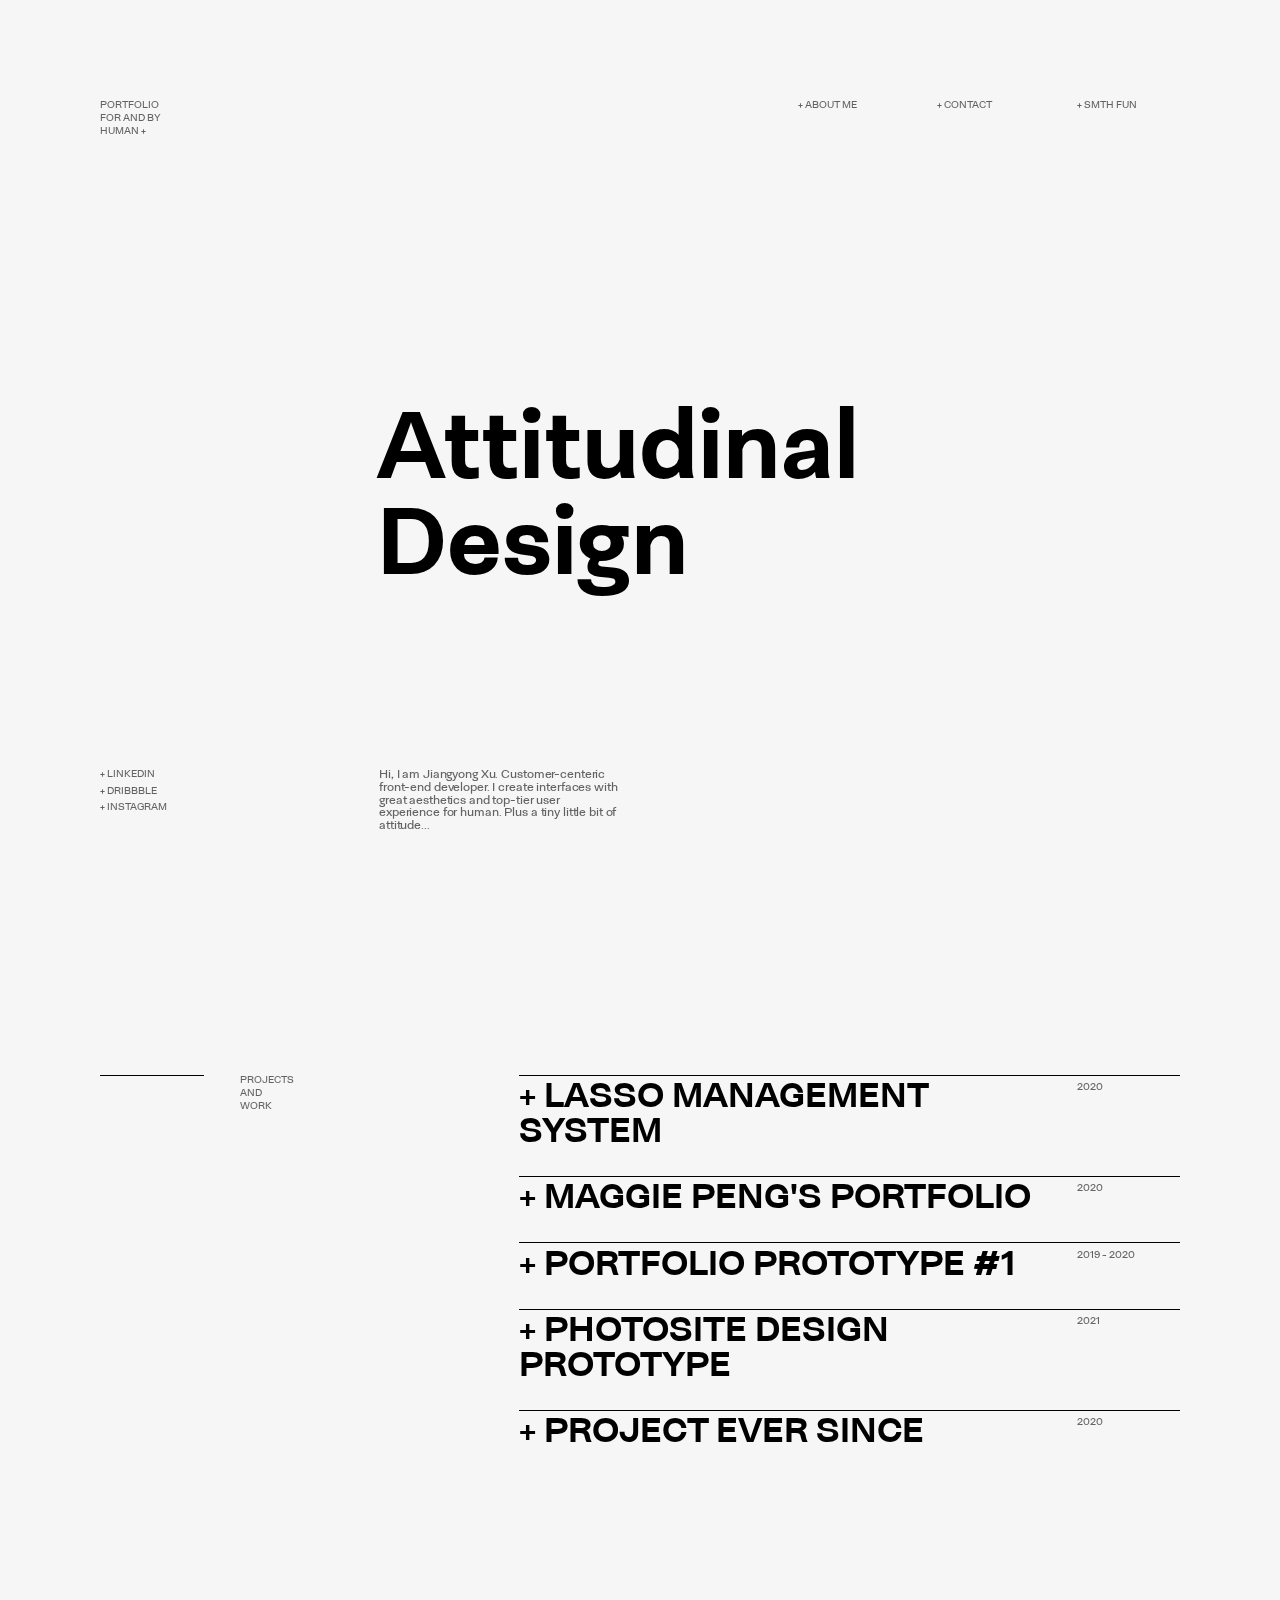
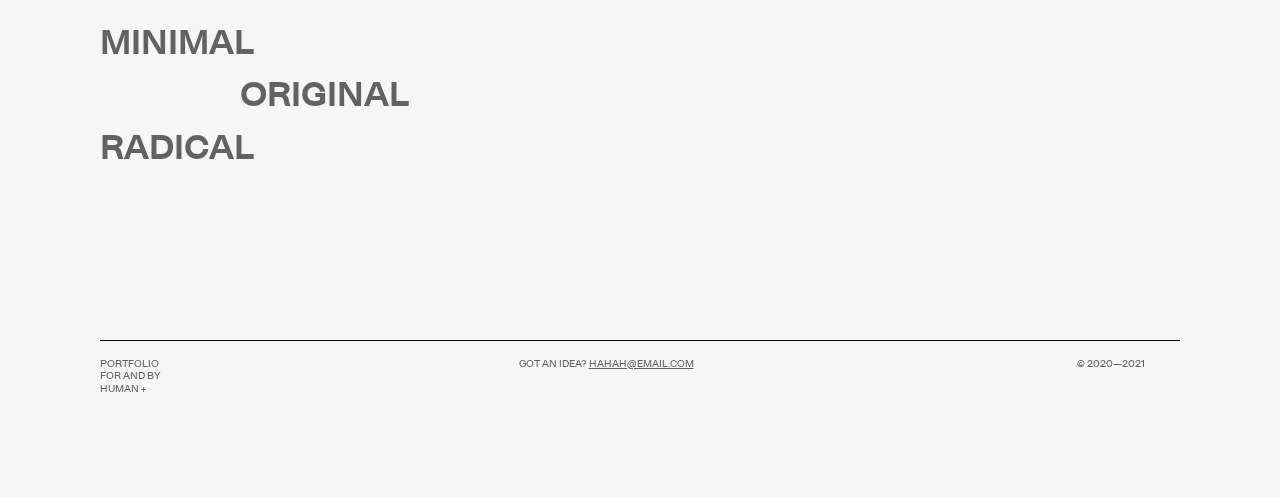
==== index.html @ 9fb1f035 "some nice homepage changes" ====
<!DOCTYPE html>
<html lang="en">
<head>
    <meta charset="UTF-8">
    <meta name="viewport" content="width=device-width, initial-scale=1.0">
    <title>Portfolio for human</title>
    <link rel="stylesheet" href="./css/index.css">
    <link rel="stylesheet" href="./css/raster2.css">
    <link rel="stylesheet" href="./css/locomotive-scroll.css">
</head>
<body>
    <div data-scroll-container class="wrapper">
        <r-grid columns=8>
            <r-cell span=1>
                <h2 class="heading">
                    Portfolio<br>
                    for and by<br>
                    human +
                </h2>
            </r-cell>
            <r-cell span=6-6>
                <h2 class="heading2">
                    + About me
                </h2>
            </r-cell>
            <r-cell span=7-7>
                <h2 class="heading2">
                    + Contact
                </h2>
            </r-cell>
            <r-cell span=8-8>
                <h2 class="heading2">
                    + Smth fun
                </h2>
            </r-cell>
            <r-cell span=8 class="empty"></r-cell>
            <r-cell span=3-8>
                <h1 class="giant">
                    Attitudinal Design
                </h1>
            </r-cell>
            <r-cell span=8 class="empty"></r-cell>
            <r-cell span=1 class="bottom_row">
                <h2 class="link">+ Linkedin</h2>
                <h2 class="link">+ Dribbble</h2>
                <h2 class="link">+ Instagram</h2>
            </r-cell>
            <r-cell span=3-4>
                <p>Hi, I am Jiangyong Xu. Customer-centeric front-end developer. I create 
                    interfaces with great aesthetics and top-tier user experience for human. Plus a tiny little bit of attitude...</p>
            </r-cell>
            <r-cell span=8 class="empty"></r-cell>

            <div class="divider"></div>
            
            <r-cell span=2-2 class="section_title">
                <h2>Projects<br>And<br>Work</h2>
            </r-cell>
            <r-cell span=4-8 class="project-list">
                <div class="divider"></div>
                <r-grid columns=5>
                    <r-cell span=1-4>
                        <h2 class="project_title"><span class="plus">+ </span>lasso management system</h2>
                    </r-cell>
                    <r-cell span=5-5>
                        <h2 class="project_year">2020</h2>
                    </r-cell>
                </r-grid>

                <div class="divider"></div>
                <r-grid columns=5>
                    <r-cell span=1-4>
                        <h2 class="project_title"><span class="plus">+ </span>maggie peng's portfolio</h2>
                    </r-cell>
                    <r-cell span=5-5>
                        <h2 class="project_year">2020</h2>
                    </r-cell>
                </r-grid>

                <div class="divider"></div>
                <r-grid columns=5>
                    <r-cell span=1-4>
                        <h2 class="project_title"><span class="plus">+ </span>PORTFOLIO PROTOTYPE #1</h2>
                    </r-cell>
                    <r-cell span=5-5>
                        <h2 class="project_year">2019 - 2020</h2>
                    </r-cell>
                </r-grid>

                <div class="divider"></div>
                <r-grid columns=5>
                    <r-cell span=1-4>
                        <h2 class="project_title"><span class="plus">+ </span>photosite design prototype</h2>
                    </r-cell>
                    <r-cell span=5-5>
                        <h2 class="project_year">2021</h2>
                    </r-cell>
                </r-grid>

                <div class="divider"></div>
                <r-grid columns=5>
                    <r-cell span=1-4>
                        <h2 class="project_title"><span class="plus">+ </span>project ever since</h2>
                    </r-cell>
                    <r-cell span=5-5>
                        <h2 class="project_year">2020</h2>
                    </r-cell>
                </r-grid>
            </r-cell>
            <r-cell span=8 class="empty"></r-cell>
            <r-cell span=1..>
                <h2 class="deco_title">minimal</h2>
            </r-cell>
            <r-cell span=2..>
                <h2 class="deco_title">original</h2>
            </r-cell>
            <r-cell span=1..>
                <h2 class="deco_title">radical</h2>
            </r-cell>
            <r-cell span=8 class="empty"></r-cell>
            <r-cell span=8 class="divider"></r-cell>
            <r-cell span=1>
                <h2 class="footer">
                    Portfolio<br>
                    for and by<br>
                    human +
                </h2>
            </r-cell>
            <r-cell span=4-5>
                <h2 class="footer">
                    got an idea? <span class="footer_email">hahah@email.com</span>
                </h2>
            </r-cell>
            <r-cell span=8-8>
                <h2 class="">
                    © 2020—2021
                </h2>
            </r-cell>
        </r-grid>
    </div>
    <script src="./js/locomotive-scroll.min.js"></script>
    <script src="./js/index.js"></script>
</body>
</html>
---- css/index.css ----
@font-face {
    font-family: "NeogroteskPro";
    font-weight: 400;
    src:  url('../fonts/NeogroteskPro-Regular.woff') format('woff');
}
  
@font-face {
    font-family: "NeogroteskPro";
    font-weight: 700;
    src: url('../fonts/NeogroteskPro-Bold.woff') format('woff');
}

body {
    font-family: "NeogroteskPro";
    -webkit-font-smoothing: antialiased;
    -moz-osx-font-smoothing: grayscale;
    font-weight: 400;
    background-color: #f6f6f6;
    padding: 0px !important;
}

.wrapper {
    padding: 100px !important;
}

h2 {
    font-family: "NeogroteskPro";
    -webkit-font-smoothing: antialiased;
    -moz-osx-font-smoothing: grayscale;
    font-weight: 700;
    opacity: 0.6;
    font-size: 0.8vw !important;
    line-height: 1.0vw !important;
    padding: 0 !important;
    margin: 0 !important;
    font-weight: 400 !important;
    text-transform: uppercase;
    letter-spacing: normal !important;
}

p {
    font-size: 0.9vw;
    line-height: 1.0vw;
    padding: 0;
    opacity: 0.6;
    font-weight: 400;
}

.heading {
    height: 15vh;
    text-transform: uppercase;
}

.empty {
    height: 15vh;
}

.giant {
    font-size: 7.5vw;
    line-height: 7.5vw;
    letter-spacing: normal;
}

.link {
    margin-bottom: 0.3vw !important;
}

.bottom_row {
    height: 15vh;
}

.divider {
    height: 1px;
    width: 100%;
    background-color: black;
}

.project_title {
    padding-top: 0.5vw !important;
    opacity: 1;
    font-weight: 700 !important;
    font-size: 2.7vw !important;
    line-height: 2.7vw !important;
    padding-bottom: 0.5vw !important;
}

.plus {
    font-weight: 400 !important;
}

.project_year {
    padding-top: 0.5vw !important;
}

.deco_title {
    font-weight: 700 !important;
    font-size: 2.7vw !important;
    line-height: 2.7vw !important;
}

.footer_email {
    text-decoration: underline;
}
---- css/raster2.css ----
/* Raster v20 (release package) (rsms.me/raster) */
@import url("https://rsms.me/inter/inter.css");@import url("https://rsms.me/res/fonts/iaw.css");:root{--fontSize:12px;--sansFont:"Inter";--monoFont:"iaw-mono";--lineHeight:calc(var(--fontSize)*1.5);--baseline:calc(var(--lineHeight)/2);--blockSpacingTop:0px;--blockSpacingBottom:var(--lineHeight);--hrThickness:2px;--h1-size:2.8rem;--h2-size:2.2rem;--h3-size:1.4rem;--h4-size:1.1rem;--columnGap:calc(var(--lineHeight)*2);--rowGap:var(--lineHeight);--displayScale:1;--pixel:1px;--foreground-color-rgb:0,0,0;--foreground-color-a:1;--foreground-color:rgba(var(--foreground-color-rgb),var(--foreground-color-a));--background-color:#fff}@supports (font-variation-settings:normal){:root{--sansFont:"Inter var";--monoFont:"iaw-mono-var"}}@media only screen and (-webkit-min-device-pixel-ratio:1.5),only screen and (min-device-pixel-ratio:1.5),only screen and (min-resolution:1.5dppx){:root{--displayScale:2;--pixel:0.5px}}@media only screen and (-webkit-min-device-pixel-ratio:2.5),only screen and (min-device-pixel-ratio:2.5),only screen and (min-resolution:2.5dppx){:root{--displayScale:3;--pixel:0.34px}}@media only screen and (-webkit-min-device-pixel-ratio:3.5),only screen and (min-device-pixel-ratio:3.5),only screen and (min-resolution:3.5dppx){:root{--displayScale:4;--pixel:0.25px}}*{font:inherit;line-height:inherit}a,abbr,acronym,address,applet,article,aside,audio,b,big,blockquote,body,canvas,caption,center,cite,code,dd,del,details,dfn,div,dl,dt,em,embed,fieldset,figcaption,figure,footer,form,grid,h1,h2,h3,h4,h5,h6,header,hgroup,hr,html,i,iframe,img,ins,kbd,label,legend,li,main,mark,menu,nav,noscript,object,ol,output,p,pre,q,s,samp,section,small,span,strike,strong,sub,summary,sup,table,tbody,td,tfoot,th,thead,time,tr,tt,u,ul,var,video{margin:0;padding:0;border:0;vertical-align:baseline}blockquote,q{quotes:none}blockquote:after,blockquote:before,q:after,q:before{content:"";content:none}a,a:active,a:visited{color:inherit}r-grid{display:grid;--grid-tc:repeat(4,1fr);grid-template-columns:var(--grid-tc);--grid-cs:1;--grid-ce:-1}r-grid>r-cell{display:block;-moz-appearance:none;appearance:none;-webkit-appearance:none}r-grid[columns="1"]{--grid-tc:repeat(1,1fr)}r-grid[columns="2"]{--grid-tc:repeat(2,1fr)}r-grid[columns="3"]{--grid-tc:repeat(3,1fr)}r-grid[columns="4"]{--grid-tc:repeat(4,1fr)}r-grid[columns="5"]{--grid-tc:repeat(5,1fr)}r-grid[columns="6"]{--grid-tc:repeat(6,1fr)}r-grid[columns="7"]{--grid-tc:repeat(7,1fr)}r-grid[columns="8"]{--grid-tc:repeat(8,1fr)}r-grid[columns="9"]{--grid-tc:repeat(9,1fr)}r-grid[columns="10"]{--grid-tc:repeat(10,1fr)}r-grid[columns="11"]{--grid-tc:repeat(11,1fr)}r-grid[columns="12"]{--grid-tc:repeat(12,1fr)}r-grid[columns="13"]{--grid-tc:repeat(13,1fr)}r-grid[columns="14"]{--grid-tc:repeat(14,1fr)}r-grid[columns="15"]{--grid-tc:repeat(15,1fr)}r-grid[columns="16"]{--grid-tc:repeat(16,1fr)}r-grid[columns="17"]{--grid-tc:repeat(17,1fr)}r-grid[columns="18"]{--grid-tc:repeat(18,1fr)}r-grid[columns="19"]{--grid-tc:repeat(19,1fr)}r-grid[columns="20"]{--grid-tc:repeat(20,1fr)}r-grid[columns="21"]{--grid-tc:repeat(21,1fr)}r-grid[columns="22"]{--grid-tc:repeat(22,1fr)}r-grid[columns="23"]{--grid-tc:repeat(23,1fr)}r-grid[columns="24"]{--grid-tc:repeat(24,1fr)}r-grid[columns="25"]{--grid-tc:repeat(25,1fr)}r-grid[columns="26"]{--grid-tc:repeat(26,1fr)}r-grid[columns="27"]{--grid-tc:repeat(27,1fr)}r-grid[columns="28"]{--grid-tc:repeat(28,1fr)}r-grid[columns="29"]{--grid-tc:repeat(29,1fr)}r-grid[columns="30"]{--grid-tc:repeat(30,1fr)}r-grid>r-cell[span^="1"]{--grid-cs:1}r-grid>r-cell[span^="2"]{--grid-cs:2}r-grid>r-cell[span^="3"]{--grid-cs:3}r-grid>r-cell[span^="4"]{--grid-cs:4}r-grid>r-cell[span^="5"]{--grid-cs:5}r-grid>r-cell[span^="6"]{--grid-cs:6}r-grid>r-cell[span^="7"]{--grid-cs:7}r-grid>r-cell[span^="8"]{--grid-cs:8}r-grid>r-cell[span^="9"]{--grid-cs:9}r-grid>r-cell[span^="10"]{--grid-cs:10}r-grid>r-cell[span^="11"]{--grid-cs:11}r-grid>r-cell[span^="12"]{--grid-cs:12}r-grid>r-cell[span^="13"]{--grid-cs:13}r-grid>r-cell[span^="14"]{--grid-cs:14}r-grid>r-cell[span^="15"]{--grid-cs:15}r-grid>r-cell[span^="16"]{--grid-cs:16}r-grid>r-cell[span^="17"]{--grid-cs:17}r-grid>r-cell[span^="18"]{--grid-cs:18}r-grid>r-cell[span^="19"]{--grid-cs:19}r-grid>r-cell[span^="20"]{--grid-cs:20}r-grid>r-cell[span^="21"]{--grid-cs:21}r-grid>r-cell[span^="22"]{--grid-cs:22}r-grid>r-cell[span^="23"]{--grid-cs:23}r-grid>r-cell[span^="24"]{--grid-cs:24}r-grid>r-cell[span^="25"]{--grid-cs:25}r-grid>r-cell[span^="26"]{--grid-cs:26}r-grid>r-cell[span^="27"]{--grid-cs:27}r-grid>r-cell[span^="28"]{--grid-cs:28}r-grid>r-cell[span^="29"]{--grid-cs:29}r-grid>r-cell[span^="30"]{--grid-cs:30}r-grid>r-cell[span$="+1"],r-grid>r-cell[span="1"]{--grid-ce:1}r-grid>r-cell[span$="+2"],r-grid>r-cell[span$="-1"],r-grid>r-cell[span="2"]{--grid-ce:2}r-grid>r-cell[span$="+3"],r-grid>r-cell[span$="-2"],r-grid>r-cell[span="3"]{--grid-ce:3}r-grid>r-cell[span$="+4"],r-grid>r-cell[span$="-3"],r-grid>r-cell[span="4"]{--grid-ce:4}r-grid>r-cell[span$="+5"],r-grid>r-cell[span$="-4"],r-grid>r-cell[span="5"]{--grid-ce:5}r-grid>r-cell[span$="+6"],r-grid>r-cell[span$="-5"],r-grid>r-cell[span="6"]{--grid-ce:6}r-grid>r-cell[span$="+7"],r-grid>r-cell[span$="-6"],r-grid>r-cell[span="7"]{--grid-ce:7}r-grid>r-cell[span$="+8"],r-grid>r-cell[span$="-7"],r-grid>r-cell[span="8"]{--grid-ce:8}r-grid>r-cell[span$="+9"],r-grid>r-cell[span$="-8"],r-grid>r-cell[span="9"]{--grid-ce:9}r-grid>r-cell[span$="+10"],r-grid>r-cell[span$="-9"],r-grid>r-cell[span="10"]{--grid-ce:10}r-grid>r-cell[span$="+11"],r-grid>r-cell[span$="-10"],r-grid>r-cell[span="11"]{--grid-ce:11}r-grid>r-cell[span$="+12"],r-grid>r-cell[span$="-11"],r-grid>r-cell[span="12"]{--grid-ce:12}r-grid>r-cell[span$="+13"],r-grid>r-cell[span$="-12"],r-grid>r-cell[span="13"]{--grid-ce:13}r-grid>r-cell[span$="+14"],r-grid>r-cell[span$="-13"],r-grid>r-cell[span="14"]{--grid-ce:14}r-grid>r-cell[span$="+15"],r-grid>r-cell[span$="-14"],r-grid>r-cell[span="15"]{--grid-ce:15}r-grid>r-cell[span$="+16"],r-grid>r-cell[span$="-15"],r-grid>r-cell[span="16"]{--grid-ce:16}r-grid>r-cell[span$="+17"],r-grid>r-cell[span$="-16"],r-grid>r-cell[span="17"]{--grid-ce:17}r-grid>r-cell[span$="+18"],r-grid>r-cell[span$="-17"],r-grid>r-cell[span="18"]{--grid-ce:18}r-grid>r-cell[span$="+19"],r-grid>r-cell[span$="-18"],r-grid>r-cell[span="19"]{--grid-ce:19}r-grid>r-cell[span$="+20"],r-grid>r-cell[span$="-19"],r-grid>r-cell[span="20"]{--grid-ce:20}r-grid>r-cell[span$="+21"],r-grid>r-cell[span$="-20"],r-grid>r-cell[span="21"]{--grid-ce:21}r-grid>r-cell[span$="+22"],r-grid>r-cell[span$="-21"],r-grid>r-cell[span="22"]{--grid-ce:22}r-grid>r-cell[span$="+23"],r-grid>r-cell[span$="-22"],r-grid>r-cell[span="23"]{--grid-ce:23}r-grid>r-cell[span$="+24"],r-grid>r-cell[span$="-23"],r-grid>r-cell[span="24"]{--grid-ce:24}r-grid>r-cell[span$="+25"],r-grid>r-cell[span$="-24"],r-grid>r-cell[span="25"]{--grid-ce:25}r-grid>r-cell[span$="+26"],r-grid>r-cell[span$="-25"],r-grid>r-cell[span="26"]{--grid-ce:26}r-grid>r-cell[span$="+27"],r-grid>r-cell[span$="-26"],r-grid>r-cell[span="27"]{--grid-ce:27}r-grid>r-cell[span$="+28"],r-grid>r-cell[span$="-27"],r-grid>r-cell[span="28"]{--grid-ce:28}r-grid>r-cell[span$="+29"],r-grid>r-cell[span$="-28"],r-grid>r-cell[span="29"]{--grid-ce:29}r-grid>r-cell[span$="+30"],r-grid>r-cell[span$="-29"],r-grid>r-cell[span="30"]{--grid-ce:30}r-grid>r-cell[span$="-30"]{--grid-ce:31}r-grid>r-cell[span]{grid-column-end:span var(--grid-ce)}r-grid>r-cell[span*="+"],r-grid>r-cell[span*="-"],r-grid>r-cell[span*=".."]{grid-column-start:var(--grid-cs)}r-grid>r-cell[span*="-"],r-grid>r-cell[span*=".."]{grid-column-end:var(--grid-ce)}r-grid>r-cell[span=row]{grid-column:1/-1}@media only screen and (max-width:600px){r-grid[columns-s="1"]{--grid-tc:repeat(1,1fr)}r-grid[columns-s="2"]{--grid-tc:repeat(2,1fr)}r-grid[columns-s="3"]{--grid-tc:repeat(3,1fr)}r-grid[columns-s="4"]{--grid-tc:repeat(4,1fr)}r-grid[columns-s="5"]{--grid-tc:repeat(5,1fr)}r-grid[columns-s="6"]{--grid-tc:repeat(6,1fr)}r-grid[columns-s="7"]{--grid-tc:repeat(7,1fr)}r-grid[columns-s="8"]{--grid-tc:repeat(8,1fr)}r-grid[columns-s="9"]{--grid-tc:repeat(9,1fr)}r-grid[columns-s="10"]{--grid-tc:repeat(10,1fr)}r-grid[columns-s="11"]{--grid-tc:repeat(11,1fr)}r-grid[columns-s="12"]{--grid-tc:repeat(12,1fr)}r-grid[columns-s="13"]{--grid-tc:repeat(13,1fr)}r-grid[columns-s="14"]{--grid-tc:repeat(14,1fr)}r-grid[columns-s="15"]{--grid-tc:repeat(15,1fr)}r-grid[columns-s="16"]{--grid-tc:repeat(16,1fr)}r-grid[columns-s="17"]{--grid-tc:repeat(17,1fr)}r-grid[columns-s="18"]{--grid-tc:repeat(18,1fr)}r-grid[columns-s="19"]{--grid-tc:repeat(19,1fr)}r-grid[columns-s="20"]{--grid-tc:repeat(20,1fr)}r-grid[columns-s="21"]{--grid-tc:repeat(21,1fr)}r-grid[columns-s="22"]{--grid-tc:repeat(22,1fr)}r-grid[columns-s="23"]{--grid-tc:repeat(23,1fr)}r-grid[columns-s="24"]{--grid-tc:repeat(24,1fr)}r-grid[columns-s="25"]{--grid-tc:repeat(25,1fr)}r-grid[columns-s="26"]{--grid-tc:repeat(26,1fr)}r-grid[columns-s="27"]{--grid-tc:repeat(27,1fr)}r-grid[columns-s="28"]{--grid-tc:repeat(28,1fr)}r-grid[columns-s="29"]{--grid-tc:repeat(29,1fr)}r-grid[columns-s="30"]{--grid-tc:repeat(30,1fr)}r-grid>r-cell[span-s^="1"]{--grid-cs:1}r-grid>r-cell[span-s^="2"]{--grid-cs:2}r-grid>r-cell[span-s^="3"]{--grid-cs:3}r-grid>r-cell[span-s^="4"]{--grid-cs:4}r-grid>r-cell[span-s^="5"]{--grid-cs:5}r-grid>r-cell[span-s^="6"]{--grid-cs:6}r-grid>r-cell[span-s^="7"]{--grid-cs:7}r-grid>r-cell[span-s^="8"]{--grid-cs:8}r-grid>r-cell[span-s^="9"]{--grid-cs:9}r-grid>r-cell[span-s^="10"]{--grid-cs:10}r-grid>r-cell[span-s^="11"]{--grid-cs:11}r-grid>r-cell[span-s^="12"]{--grid-cs:12}r-grid>r-cell[span-s^="13"]{--grid-cs:13}r-grid>r-cell[span-s^="14"]{--grid-cs:14}r-grid>r-cell[span-s^="15"]{--grid-cs:15}r-grid>r-cell[span-s^="16"]{--grid-cs:16}r-grid>r-cell[span-s^="17"]{--grid-cs:17}r-grid>r-cell[span-s^="18"]{--grid-cs:18}r-grid>r-cell[span-s^="19"]{--grid-cs:19}r-grid>r-cell[span-s^="20"]{--grid-cs:20}r-grid>r-cell[span-s^="21"]{--grid-cs:21}r-grid>r-cell[span-s^="22"]{--grid-cs:22}r-grid>r-cell[span-s^="23"]{--grid-cs:23}r-grid>r-cell[span-s^="24"]{--grid-cs:24}r-grid>r-cell[span-s^="25"]{--grid-cs:25}r-grid>r-cell[span-s^="26"]{--grid-cs:26}r-grid>r-cell[span-s^="27"]{--grid-cs:27}r-grid>r-cell[span-s^="28"]{--grid-cs:28}r-grid>r-cell[span-s^="29"]{--grid-cs:29}r-grid>r-cell[span-s^="30"]{--grid-cs:30}r-grid>r-cell[span-s$="+1"],r-grid>r-cell[span-s="1"]{--grid-ce:1}r-grid>r-cell[span-s$="+2"],r-grid>r-cell[span-s$="-1"],r-grid>r-cell[span-s="2"]{--grid-ce:2}r-grid>r-cell[span-s$="+3"],r-grid>r-cell[span-s$="-2"],r-grid>r-cell[span-s="3"]{--grid-ce:3}r-grid>r-cell[span-s$="+4"],r-grid>r-cell[span-s$="-3"],r-grid>r-cell[span-s="4"]{--grid-ce:4}r-grid>r-cell[span-s$="+5"],r-grid>r-cell[span-s$="-4"],r-grid>r-cell[span-s="5"]{--grid-ce:5}r-grid>r-cell[span-s$="+6"],r-grid>r-cell[span-s$="-5"],r-grid>r-cell[span-s="6"]{--grid-ce:6}r-grid>r-cell[span-s$="+7"],r-grid>r-cell[span-s$="-6"],r-grid>r-cell[span-s="7"]{--grid-ce:7}r-grid>r-cell[span-s$="+8"],r-grid>r-cell[span-s$="-7"],r-grid>r-cell[span-s="8"]{--grid-ce:8}r-grid>r-cell[span-s$="+9"],r-grid>r-cell[span-s$="-8"],r-grid>r-cell[span-s="9"]{--grid-ce:9}r-grid>r-cell[span-s$="+10"],r-grid>r-cell[span-s$="-9"],r-grid>r-cell[span-s="10"]{--grid-ce:10}r-grid>r-cell[span-s$="+11"],r-grid>r-cell[span-s$="-10"],r-grid>r-cell[span-s="11"]{--grid-ce:11}r-grid>r-cell[span-s$="+12"],r-grid>r-cell[span-s$="-11"],r-grid>r-cell[span-s="12"]{--grid-ce:12}r-grid>r-cell[span-s$="+13"],r-grid>r-cell[span-s$="-12"],r-grid>r-cell[span-s="13"]{--grid-ce:13}r-grid>r-cell[span-s$="+14"],r-grid>r-cell[span-s$="-13"],r-grid>r-cell[span-s="14"]{--grid-ce:14}r-grid>r-cell[span-s$="+15"],r-grid>r-cell[span-s$="-14"],r-grid>r-cell[span-s="15"]{--grid-ce:15}r-grid>r-cell[span-s$="+16"],r-grid>r-cell[span-s$="-15"],r-grid>r-cell[span-s="16"]{--grid-ce:16}r-grid>r-cell[span-s$="+17"],r-grid>r-cell[span-s$="-16"],r-grid>r-cell[span-s="17"]{--grid-ce:17}r-grid>r-cell[span-s$="+18"],r-grid>r-cell[span-s$="-17"],r-grid>r-cell[span-s="18"]{--grid-ce:18}r-grid>r-cell[span-s$="+19"],r-grid>r-cell[span-s$="-18"],r-grid>r-cell[span-s="19"]{--grid-ce:19}r-grid>r-cell[span-s$="+20"],r-grid>r-cell[span-s$="-19"],r-grid>r-cell[span-s="20"]{--grid-ce:20}r-grid>r-cell[span-s$="+21"],r-grid>r-cell[span-s$="-20"],r-grid>r-cell[span-s="21"]{--grid-ce:21}r-grid>r-cell[span-s$="+22"],r-grid>r-cell[span-s$="-21"],r-grid>r-cell[span-s="22"]{--grid-ce:22}r-grid>r-cell[span-s$="+23"],r-grid>r-cell[span-s$="-22"],r-grid>r-cell[span-s="23"]{--grid-ce:23}r-grid>r-cell[span-s$="+24"],r-grid>r-cell[span-s$="-23"],r-grid>r-cell[span-s="24"]{--grid-ce:24}r-grid>r-cell[span-s$="+25"],r-grid>r-cell[span-s$="-24"],r-grid>r-cell[span-s="25"]{--grid-ce:25}r-grid>r-cell[span-s$="+26"],r-grid>r-cell[span-s$="-25"],r-grid>r-cell[span-s="26"]{--grid-ce:26}r-grid>r-cell[span-s$="+27"],r-grid>r-cell[span-s$="-26"],r-grid>r-cell[span-s="27"]{--grid-ce:27}r-grid>r-cell[span-s$="+28"],r-grid>r-cell[span-s$="-27"],r-grid>r-cell[span-s="28"]{--grid-ce:28}r-grid>r-cell[span-s$="+29"],r-grid>r-cell[span-s$="-28"],r-grid>r-cell[span-s="29"]{--grid-ce:29}r-grid>r-cell[span-s$="+30"],r-grid>r-cell[span-s$="-29"],r-grid>r-cell[span-s="30"]{--grid-ce:30}r-grid>r-cell[span-s$="-30"]{--grid-ce:31}r-grid>r-cell[span-s]{grid-column-end:span var(--grid-ce)}r-grid>r-cell[span-s*="+"],r-grid>r-cell[span-s*="-"],r-grid>r-cell[span-s*=".."]{grid-column-start:var(--grid-cs)}r-grid>r-cell[span-s*="-"],r-grid>r-cell[span-s*=".."]{grid-column-end:var(--grid-ce)}r-grid>r-cell[span-s=row]{grid-column:1/-1}}@media only screen and (min-width:1599px){r-grid[columns-l="1"]{--grid-tc:repeat(1,1fr)}r-grid[columns-l="2"]{--grid-tc:repeat(2,1fr)}r-grid[columns-l="3"]{--grid-tc:repeat(3,1fr)}r-grid[columns-l="4"]{--grid-tc:repeat(4,1fr)}r-grid[columns-l="5"]{--grid-tc:repeat(5,1fr)}r-grid[columns-l="6"]{--grid-tc:repeat(6,1fr)}r-grid[columns-l="7"]{--grid-tc:repeat(7,1fr)}r-grid[columns-l="8"]{--grid-tc:repeat(8,1fr)}r-grid[columns-l="9"]{--grid-tc:repeat(9,1fr)}r-grid[columns-l="10"]{--grid-tc:repeat(10,1fr)}r-grid[columns-l="11"]{--grid-tc:repeat(11,1fr)}r-grid[columns-l="12"]{--grid-tc:repeat(12,1fr)}r-grid[columns-l="13"]{--grid-tc:repeat(13,1fr)}r-grid[columns-l="14"]{--grid-tc:repeat(14,1fr)}r-grid[columns-l="15"]{--grid-tc:repeat(15,1fr)}r-grid[columns-l="16"]{--grid-tc:repeat(16,1fr)}r-grid[columns-l="17"]{--grid-tc:repeat(17,1fr)}r-grid[columns-l="18"]{--grid-tc:repeat(18,1fr)}r-grid[columns-l="19"]{--grid-tc:repeat(19,1fr)}r-grid[columns-l="20"]{--grid-tc:repeat(20,1fr)}r-grid[columns-l="21"]{--grid-tc:repeat(21,1fr)}r-grid[columns-l="22"]{--grid-tc:repeat(22,1fr)}r-grid[columns-l="23"]{--grid-tc:repeat(23,1fr)}r-grid[columns-l="24"]{--grid-tc:repeat(24,1fr)}r-grid[columns-l="25"]{--grid-tc:repeat(25,1fr)}r-grid[columns-l="26"]{--grid-tc:repeat(26,1fr)}r-grid[columns-l="27"]{--grid-tc:repeat(27,1fr)}r-grid[columns-l="28"]{--grid-tc:repeat(28,1fr)}r-grid[columns-l="29"]{--grid-tc:repeat(29,1fr)}r-grid[columns-l="30"]{--grid-tc:repeat(30,1fr)}r-grid>r-cell[span-l^="1"]{--grid-cs:1}r-grid>r-cell[span-l^="2"]{--grid-cs:2}r-grid>r-cell[span-l^="3"]{--grid-cs:3}r-grid>r-cell[span-l^="4"]{--grid-cs:4}r-grid>r-cell[span-l^="5"]{--grid-cs:5}r-grid>r-cell[span-l^="6"]{--grid-cs:6}r-grid>r-cell[span-l^="7"]{--grid-cs:7}r-grid>r-cell[span-l^="8"]{--grid-cs:8}r-grid>r-cell[span-l^="9"]{--grid-cs:9}r-grid>r-cell[span-l^="10"]{--grid-cs:10}r-grid>r-cell[span-l^="11"]{--grid-cs:11}r-grid>r-cell[span-l^="12"]{--grid-cs:12}r-grid>r-cell[span-l^="13"]{--grid-cs:13}r-grid>r-cell[span-l^="14"]{--grid-cs:14}r-grid>r-cell[span-l^="15"]{--grid-cs:15}r-grid>r-cell[span-l^="16"]{--grid-cs:16}r-grid>r-cell[span-l^="17"]{--grid-cs:17}r-grid>r-cell[span-l^="18"]{--grid-cs:18}r-grid>r-cell[span-l^="19"]{--grid-cs:19}r-grid>r-cell[span-l^="20"]{--grid-cs:20}r-grid>r-cell[span-l^="21"]{--grid-cs:21}r-grid>r-cell[span-l^="22"]{--grid-cs:22}r-grid>r-cell[span-l^="23"]{--grid-cs:23}r-grid>r-cell[span-l^="24"]{--grid-cs:24}r-grid>r-cell[span-l^="25"]{--grid-cs:25}r-grid>r-cell[span-l^="26"]{--grid-cs:26}r-grid>r-cell[span-l^="27"]{--grid-cs:27}r-grid>r-cell[span-l^="28"]{--grid-cs:28}r-grid>r-cell[span-l^="29"]{--grid-cs:29}r-grid>r-cell[span-l^="30"]{--grid-cs:30}r-grid>r-cell[span-l$="+1"],r-grid>r-cell[span-l="1"]{--grid-ce:1}r-grid>r-cell[span-l$="+2"],r-grid>r-cell[span-l$="-1"],r-grid>r-cell[span-l="2"]{--grid-ce:2}r-grid>r-cell[span-l$="+3"],r-grid>r-cell[span-l$="-2"],r-grid>r-cell[span-l="3"]{--grid-ce:3}r-grid>r-cell[span-l$="+4"],r-grid>r-cell[span-l$="-3"],r-grid>r-cell[span-l="4"]{--grid-ce:4}r-grid>r-cell[span-l$="+5"],r-grid>r-cell[span-l$="-4"],r-grid>r-cell[span-l="5"]{--grid-ce:5}r-grid>r-cell[span-l$="+6"],r-grid>r-cell[span-l$="-5"],r-grid>r-cell[span-l="6"]{--grid-ce:6}r-grid>r-cell[span-l$="+7"],r-grid>r-cell[span-l$="-6"],r-grid>r-cell[span-l="7"]{--grid-ce:7}r-grid>r-cell[span-l$="+8"],r-grid>r-cell[span-l$="-7"],r-grid>r-cell[span-l="8"]{--grid-ce:8}r-grid>r-cell[span-l$="+9"],r-grid>r-cell[span-l$="-8"],r-grid>r-cell[span-l="9"]{--grid-ce:9}r-grid>r-cell[span-l$="+10"],r-grid>r-cell[span-l$="-9"],r-grid>r-cell[span-l="10"]{--grid-ce:10}r-grid>r-cell[span-l$="+11"],r-grid>r-cell[span-l$="-10"],r-grid>r-cell[span-l="11"]{--grid-ce:11}r-grid>r-cell[span-l$="+12"],r-grid>r-cell[span-l$="-11"],r-grid>r-cell[span-l="12"]{--grid-ce:12}r-grid>r-cell[span-l$="+13"],r-grid>r-cell[span-l$="-12"],r-grid>r-cell[span-l="13"]{--grid-ce:13}r-grid>r-cell[span-l$="+14"],r-grid>r-cell[span-l$="-13"],r-grid>r-cell[span-l="14"]{--grid-ce:14}r-grid>r-cell[span-l$="+15"],r-grid>r-cell[span-l$="-14"],r-grid>r-cell[span-l="15"]{--grid-ce:15}r-grid>r-cell[span-l$="+16"],r-grid>r-cell[span-l$="-15"],r-grid>r-cell[span-l="16"]{--grid-ce:16}r-grid>r-cell[span-l$="+17"],r-grid>r-cell[span-l$="-16"],r-grid>r-cell[span-l="17"]{--grid-ce:17}r-grid>r-cell[span-l$="+18"],r-grid>r-cell[span-l$="-17"],r-grid>r-cell[span-l="18"]{--grid-ce:18}r-grid>r-cell[span-l$="+19"],r-grid>r-cell[span-l$="-18"],r-grid>r-cell[span-l="19"]{--grid-ce:19}r-grid>r-cell[span-l$="+20"],r-grid>r-cell[span-l$="-19"],r-grid>r-cell[span-l="20"]{--grid-ce:20}r-grid>r-cell[span-l$="+21"],r-grid>r-cell[span-l$="-20"],r-grid>r-cell[span-l="21"]{--grid-ce:21}r-grid>r-cell[span-l$="+22"],r-grid>r-cell[span-l$="-21"],r-grid>r-cell[span-l="22"]{--grid-ce:22}r-grid>r-cell[span-l$="+23"],r-grid>r-cell[span-l$="-22"],r-grid>r-cell[span-l="23"]{--grid-ce:23}r-grid>r-cell[span-l$="+24"],r-grid>r-cell[span-l$="-23"],r-grid>r-cell[span-l="24"]{--grid-ce:24}r-grid>r-cell[span-l$="+25"],r-grid>r-cell[span-l$="-24"],r-grid>r-cell[span-l="25"]{--grid-ce:25}r-grid>r-cell[span-l$="+26"],r-grid>r-cell[span-l$="-25"],r-grid>r-cell[span-l="26"]{--grid-ce:26}r-grid>r-cell[span-l$="+27"],r-grid>r-cell[span-l$="-26"],r-grid>r-cell[span-l="27"]{--grid-ce:27}r-grid>r-cell[span-l$="+28"],r-grid>r-cell[span-l$="-27"],r-grid>r-cell[span-l="28"]{--grid-ce:28}r-grid>r-cell[span-l$="+29"],r-grid>r-cell[span-l$="-28"],r-grid>r-cell[span-l="29"]{--grid-ce:29}r-grid>r-cell[span-l$="+30"],r-grid>r-cell[span-l$="-29"],r-grid>r-cell[span-l="30"]{--grid-ce:30}r-grid>r-cell[span-l$="-30"]{--grid-ce:31}r-grid>r-cell[span-l]{grid-column-end:span var(--grid-ce)}r-grid>r-cell[span-l*="+"],r-grid>r-cell[span-l*="-"],r-grid>r-cell[span-l*=".."]{grid-column-start:var(--grid-cs)}r-grid>r-cell[span-l*="-"],r-grid>r-cell[span-l*=".."]{grid-column-end:var(--grid-ce)}r-grid>r-cell[span-l=row]{grid-column:1/-1}}r-grid.debug>*{--color:rgba(248,110,91,0.3);background-image:-webkit-gradient(linear,left top,left bottom,from(var(--color)),to(var(--color)));background-image:linear-gradient(180deg,var(--color) 0,var(--color))}r-grid.debug>:nth-child(6n+2){--color:rgba(103,126,208,0.3)}r-grid.debug>:nth-child(6n+3){--color:rgba(224,174,72,0.3)}r-grid.debug>:nth-child(6n+4){--color:rgba(77,214,115,0.3)}r-grid.debug>:nth-child(6n+5){--color:rgba(217,103,219,0.3)}r-grid.debug>:nth-child(6n+6){--color:rgba(94,204,211,0.3)}r-grid.debug>:nth-child(6n+7){--color:rgba(248,110,91,0.3)}html{font-family:var(--sansFont),-system-ui,system-ui,sans-serif;font-size:var(--fontSize);line-height:var(--lineHeight);background:var(--background-color);color:var(--foreground-color);letter-spacing:-.01em;-webkit-text-size-adjust:100%;-moz-text-size-adjust:100%;-ms-text-size-adjust:100%;text-size-adjust:100%;font-variant-ligatures:contextual common-ligatures;font-feature-settings:"kern" 1,"liga" 1,"calt" 1,"cv10" 1}body{-webkit-overflow-scrolling:touch;scroll-behavior:smooth;overflow-x:hidden;padding:calc(var(--lineHeight)*2);padding-bottom:calc(var(--lineHeight)*3)}@media only screen and (max-width:600px){body{padding:var(--lineHeight);padding-bottom:calc(var(--lineHeight)*2)}}[flow-cols-l],[flow-cols-s],[flow-cols]{-webkit-column-gap:var(--columnGap);-moz-column-gap:var(--columnGap);column-gap:var(--columnGap);-webkit-column-fill:balance;-moz-column-fill:balance;column-fill:balance}[flow-cols="1"]{-webkit-column-count:1;-moz-column-count:1;column-count:1}[flow-cols="2"]{-webkit-column-count:2;-moz-column-count:2;column-count:2}[flow-cols="3"]{-webkit-column-count:3;-moz-column-count:3;column-count:3}[flow-cols="4"]{-webkit-column-count:4;-moz-column-count:4;column-count:4}[flow-cols="5"]{-webkit-column-count:5;-moz-column-count:5;column-count:5}[flow-cols="6"]{-webkit-column-count:6;-moz-column-count:6;column-count:6}[flow-cols="7"]{-webkit-column-count:7;-moz-column-count:7;column-count:7}[flow-cols="8"]{-webkit-column-count:8;-moz-column-count:8;column-count:8}@media only screen and (max-width:600px){[flow-cols-s="1"]{-webkit-column-count:1;-moz-column-count:1;column-count:1}[flow-cols-s="2"]{-webkit-column-count:2;-moz-column-count:2;column-count:2}[flow-cols-s="3"]{-webkit-column-count:3;-moz-column-count:3;column-count:3}[flow-cols-s="4"]{-webkit-column-count:4;-moz-column-count:4;column-count:4}[flow-cols-s="5"]{-webkit-column-count:5;-moz-column-count:5;column-count:5}[flow-cols-s="6"]{-webkit-column-count:6;-moz-column-count:6;column-count:6}[flow-cols-s="7"]{-webkit-column-count:7;-moz-column-count:7;column-count:7}[flow-cols-s="8"]{-webkit-column-count:8;-moz-column-count:8;column-count:8}}@media only screen and (min-width:1599px){[flow-cols-l="1"]{-webkit-column-count:1;-moz-column-count:1;column-count:1}[flow-cols-l="2"]{-webkit-column-count:2;-moz-column-count:2;column-count:2}[flow-cols-l="3"]{-webkit-column-count:3;-moz-column-count:3;column-count:3}[flow-cols-l="4"]{-webkit-column-count:4;-moz-column-count:4;column-count:4}[flow-cols-l="5"]{-webkit-column-count:5;-moz-column-count:5;column-count:5}[flow-cols-l="6"]{-webkit-column-count:6;-moz-column-count:6;column-count:6}[flow-cols-l="7"]{-webkit-column-count:7;-moz-column-count:7;column-count:7}[flow-cols-l="8"]{-webkit-column-count:8;-moz-column-count:8;column-count:8}}address,article,aside,blockquote,dd,dl,dt,fieldset,figure,form,h1,h2,h3,h4,h5,h6,li,nav,ol,p,pre,r-grid,table,tfoot,ul,video{margin-top:var(--blockSpacingTop);margin-bottom:var(--blockSpacingBottom)}:first-child{margin-top:unset}:last-child{margin-bottom:unset}hr:first-child{margin-top:calc(var(--hrThickness)/-2);margin-bottom:calc(var(--lineHeight) - var(--hrThickness)/2)}hr:last-child{margin-bottom:calc(var(--hrThickness)/-2)}hr,hr:last-child,hr:only-child{margin-top:calc(var(--lineHeight) - var(--hrThickness)/2)}hr,hr:only-child{border:none;background:var(--foreground-color);height:var(--hrThickness);margin-bottom:calc(var(--lineHeight) - var(--hrThickness)/2)}*+hr:last-child{margin-top:calc(var(--hrThickness)/-2)}hr:not(:first-child){margin-top:var(--lineHeight);margin-bottom:calc(var(--lineHeight) - var(--hrThickness))}r-grid>hr{grid-column:1/-1}r-grid>hr,r-grid>hr:not(:first-child):not(:last-child){margin-top:calc(var(--lineHeight) - var(--hrThickness));margin-bottom:0}.bold,b,strong{font-weight:600}.italic,em,i{font-style:italic}.code,.monospace,code,pre,tt{font-family:var(--monoFont),Inconsolata,Menlo,monospace;font-weight:430;word-wrap:break-word;white-space:pre-wrap}b .code,b .monospace,b code,b pre,b tt{font-weight:600}.code b,.monospace b,code b,pre b,tt b{font-weight:600;font-weight:580}pre{overflow-x:auto;display:block}pre,pre code,pre tt{white-space:pre;word-wrap:normal}h{display:block;-moz-appearance:none;appearance:none;-webkit-appearance:none}.h1,h,h1{font-weight:720;letter-spacing:-.05em;font-size:var(--h1-size);line-height:calc(var(--lineHeight)*2);margin-left:calc(var(--h1-size)/-22);margin-top:calc(var(--lineHeight)*2);margin-bottom:var(--lineHeight);word-break:break-word}h1.single-line{margin-top:var(--lineHeight);padding-top:calc(var(--lineHeight)*0.5)}h1.single-line,h1.single-line:first-child{padding-bottom:calc(var(--lineHeight)*0.5)}h1.single-line:first-child{margin-top:0}.h2,h2{font-weight:700;letter-spacing:-.03em;font-size:var(--h2-size);line-height:calc(var(--lineHeight)*2);margin-left:calc(var(--h2-size)/-26);margin-bottom:var(--lineHeight)}*+h2,h2.single-line{margin-top:var(--lineHeight);padding-top:calc(var(--lineHeight)*0.5);padding-bottom:calc(var(--lineHeight)*0.5);margin-bottom:0}h2.single-line:first-child{margin-top:unset}.h3,.h4,h3,h4{font-weight:700;letter-spacing:-.02em;font-size:var(--h3-size);padding-top:calc(var(--baseline)*0.75);padding-bottom:calc(var(--baseline)*0.25);margin-bottom:var(--baseline)}.h4,h4{font-weight:700;letter-spacing:-.012em;font-size:var(--h4-size)}h3.single-line,h4.single-line{padding-bottom:calc(var(--baseline)*1.25);margin-bottom:0}h3+h1,h3+h1.single-line,h4+h1,h4+h1.single-line{margin-top:calc(var(--baseline)*3)}h3.single-line+h1,h3.single-line+h1.single-line,h3.single-line+h2,h3.single-line+h2.single-line,h4.single-line+h1,h4.single-line+h1.single-line,h4.single-line+h2,h4.single-line+h2.single-line{margin-top:var(--lineHeight)}h3+h2,h3+h2.single-line,h4+h2,h4+h2.single-line{margin-top:var(--baseline)}.h5,.h6,h5,h6{font-weight:670;letter-spacing:-.015em}.h5,.h6,h5,h6,r-grid>r-cell.h1,r-grid>r-cell.h2,r-grid>r-cell.h3,r-grid>r-cell.h4,r-grid>r-cell.h5,r-grid>r-cell.h6{margin-bottom:0}.h1.large,h1.large{--h1-size:4rem;line-height:calc(var(--lineHeight)*3);font-weight:730}.h1.xlarge,h1.xlarge{--h1-size:5.5rem;line-height:calc(var(--lineHeight)*4);font-weight:740}.h1.xxlarge,h1.xxlarge{--h1-size:7.5rem;line-height:calc(var(--lineHeight)*5);font-weight:750}.h1.xxxlarge,h1.xxxlarge{--h1-size:10.5rem;line-height:calc(var(--lineHeight)*7);font-weight:760}.small{font-size:.85rem;line-height:var(--lineHeight)}.xsmall{font-size:.8em;line-height:calc(var(--lineHeight)*0.75);padding-top:calc(var(--lineHeight)*0.25)}.xxsmall{font-size:.65em;line-height:calc(var(--lineHeight)*0.7);padding-top:calc(var(--lineHeight)*0.3)}.xxxsmall{font-size:.5em;line-height:calc(var(--lineHeight)*0.5);padding-bottom:calc(var(--lineHeight)*0.25)}a{text-decoration:underline;-webkit-text-decoration:underline rgba(0,0,0,.3);text-decoration:underline rgba(0,0,0,.3);white-space:nowrap}a:hover{color:var(--blue)}.h1>a,.h2>a,.h3>a,.h4>a,.h5>a,.h6>a,h1>a,h2>a,h3>a,h4>a,h5>a,h6>a{text-decoration:none}.h1>a:hover,.h2>a:hover,.h3>a:hover,.h4>a:hover,.h5>a:hover,.h6>a:hover,h1>a:hover,h2>a:hover,h3>a:hover,h4>a:hover,h5>a:hover,h6>a:hover{text-decoration:underline;-webkit-text-decoration:underline rgba(0,0,0,.3);text-decoration:underline rgba(0,0,0,.3);color:inherit}img,img:first-child,img:last-child{display:block;margin-top:var(--baseline);margin-bottom:var(--baseline)}img:only-child{margin:0}*+img{margin-top:calc(var(--baseline)*-1)}img.cover,img.fill{-o-object-fit:cover;object-fit:cover}r-grid>r-cell>img,r-grid>r-cell>p>img{-o-object-fit:contain;object-fit:contain;max-width:100%}r-grid{grid-column-gap:var(--columnGap);grid-row-gap:var(--rowGap)}r-grid.compact{grid-row-gap:0}li{margin-left:.2em;margin-bottom:var(--baseline)}li>p+ol,li>p+ul{margin-top:calc(var(--baseline)*-1)}li.task-list-item{list-style-type:none}li.task-list-item>input[type=checkbox]{list-style:none;margin-right:.5em;margin-left:-1.4em;background:none;-webkit-appearance:none;-moz-appearance:none;appearance:none;width:1.5em;height:var(--baseline);display:inline-block;position:relative;border:none;opacity:1;--outlineSvgUrl:url('data:image/svg+xml;utf8,<svg width="18" height="18" viewBox="0 0 18 18" fill="none" xmlns="http://www.w3.org/2000/svg"><rect x="1.75" y="1.75" width="14.5" height="14.5" rx="0.5" stroke="black" stroke-width="1.5"/></svg>');--checkSvgUrl:url('data:image/svg+xml;utf8,<svg width="18" height="18" viewBox="0 0 18 18" fill="none" xmlns="http://www.w3.org/2000/svg"><path d="M4.7 9.3L8.1 12.6L13.8 6.9L12.3 5.3L8.1 9.5L6.3 7.7L4.7 9.3Z" fill="black"/></svg>')}li.task-list-item>input[type=checkbox]:after,li.task-list-item>input[type=checkbox]:before{display:block;position:absolute;content:"X";color:transparent;left:0;top:-.25em;bottom:-.25em;width:1.1em;background-size:contain;background-repeat:no-repeat;background-position:50%;--webkit-touch-callout:none}li.task-list-item>input[type=checkbox]:after{background-image:var(--outlineSvgUrl)}li.task-list-item>input[type=checkbox][checked]:before{background-image:var(--checkSvgUrl)}@supports ((-webkit-mask-image:linear-gradient(rgba(0,0,0,1.0),red)) or (mask-image:linear-gradient(rgba(0,0,0,1.0),red))){li.task-list-item>input[type=checkbox]:after,li.task-list-item>input[type=checkbox]:before{-webkit-mask-size:contain;mask-size:contain;-webkit-mask-repeat:no-repeat;mask-repeat:no-repeat;-webkit-mask-position:center center;mask-position:center center}li.task-list-item>input[type=checkbox]:after{background:var(--foreground-color);-webkit-mask-image:var(--outlineSvgUrl);mask-image:var(--outlineSvgUrl)}li.task-list-item>input[type=checkbox][checked]:before{background:var(--foreground-color);-webkit-mask-image:var(--checkSvgUrl);mask-image:var(--checkSvgUrl)}}.compact>li>p+ol,.compact>li>p+ul{margin-top:calc(var(--blockSpacingBottom)*-1)}ol,ul{list-style-position:outside;--list-indentation:2em}ol.compact>li,ul.compact>li{margin-bottom:0}ul{padding-left:1.3em}ol[start]{-webkit-padding-start:var(--list-indentation);padding-inline-start:var(--list-indentation)}ol:not([start]){list-style:none;counter-reset:ol-counter;padding-left:var(--list-indentation)}ol:not([start])>li{counter-increment:ol-counter;position:relative}ol:not([start])>li:before{content:counter(ol-counter) ". ";font-weight:500;font-variant-numeric:tabular-nums;position:absolute;--space:0.5em;--width:calc(var(--list-indentation) - var(--space));left:calc(-1*(var(--width) + var(--space)));width:var(--width);height:var(--lineHeight);text-align:left}table{--border-width:1px;--border-opacity:0.15;--border-color:rgba(var(--foreground-color-rgb),calc(var(--foreground-color-a)*var(--border-opacity)));overflow:auto;border-spacing:0;border-collapse:collapse;border-top:var(--border-width) solid var(--border-color);border-right:var(--border-width) solid var(--border-color);position:relative;margin-top:calc(var(--lineHeight)*1 + var(--border-width)*-1);margin-bottom:calc(var(--lineHeight)*1.5)}table:first-child{margin-top:calc(var(--lineHeight)*0.5 + var(--border-width)*-1);margin-bottom:calc(var(--lineHeight)*0.5)}table *{box-sizing:border-box}table td,table th{position:relative;padding:var(--baseline) 1em;background-image:linear-gradient(90deg,var(--border-color),var(--border-color) 1px,transparent 0,transparent calc(var(--baseline)/2));background-repeat:no-repeat;background-size:100% 100%;background-position:0 -1px}table td:after,table th:after{position:absolute;left:0;bottom:0;right:0;height:var(--border-width);background:var(--border-color);content:"A";color:transparent;pointer-events:none}table th{text-align:left;font-weight:600}table th[align=center]{text-align:center}table th[align=right]{text-align:right}p+table{margin-top:calc(var(--lineHeight)*1.5 + var(--border-width)*-1)}@media only screen and (max-width:600px){.only-large-window{display:none}}@media only screen and (min-width:601px){.only-small-window{display:none}}:root{--base-grid-color1:rgba(20,230,245,0.3);--base-grid-color2:hsla(0,0%,47.1%,0.05)}.show-base-grid{background-image:repeating-linear-gradient(0deg,var(--base-grid-color2),var(--base-grid-color2) 1px,transparent 0,transparent calc(var(--baseline)/2),var(--base-grid-color1) calc(var(--baseline)/2),var(--base-grid-color1) calc(var(--baseline)/2 + 1px),transparent calc(var(--baseline)/2 + 1px),transparent var(--baseline));background-repeat:repeat-y;background-size:100% var(--baseline);background-position:0 .5px}.single-line{white-space:nowrap;overflow:hidden;text-overflow:ellipsis}.block{display:block}.inline{display:inline-block}.flex-h{-webkit-box-orient:horizontal;flex-direction:row}.flex-h,.flex-v{display:-webkit-box;display:flex;-webkit-box-direction:normal}.flex-v{-webkit-box-orient:vertical;flex-direction:column}.left{text-align:left}.right{text-align:right}.center{text-align:center}.flex-v.center{align-self:center}.flex-h .bottom{align-self:flex-end}img.top{-o-object-position:center top;object-position:center top;align-self:center}img.center{-o-object-position:center center;object-position:center center;align-self:center}img.bottom{-o-object-position:center bottom;object-position:center bottom;align-self:center}img.left.top{-o-object-position:left top;object-position:left top;align-self:flex-start}img.left.center{-o-object-position:left center;object-position:left center;align-self:flex-start}img.left.bottom{-o-object-position:left bottom;object-position:left bottom;align-self:flex-start}img.right.top{-o-object-position:right top;object-position:right top;align-self:flex-end}img.right.center{-o-object-position:right center;object-position:right center;align-self:flex-end}img.right.bottom{-o-object-position:right bottom;object-position:right bottom;align-self:flex-end}.padding0{padding:0}.padding1{padding:calc(var(--lineHeight)*1)}.padding2{padding:calc(var(--lineHeight)*2)}.padding3{padding:calc(var(--lineHeight)*3)}.padding4{padding:calc(var(--lineHeight)*4)}.padding5{padding:calc(var(--lineHeight)*5);padding:calc(var(--lineHeight)*6);padding:calc(var(--lineHeight)*7);padding:calc(var(--lineHeight)*8)}.margin0{margin:0}.margin1{margin:calc(var(--lineHeight)*1)}.margin2{margin:calc(var(--lineHeight)*2)}.margin3{margin:calc(var(--lineHeight)*3)}.margin4{margin:calc(var(--lineHeight)*4)}.margin5{margin:calc(var(--lineHeight)*5);margin:calc(var(--lineHeight)*6);margin:calc(var(--lineHeight)*7);margin:calc(var(--lineHeight)*8)}.w-1{width:calc(var(--lineHeight)*1)}.w-2{width:calc(var(--lineHeight)*2)}.w-3{width:calc(var(--lineHeight)*3)}.w-4{width:calc(var(--lineHeight)*4)}.w-5{width:calc(var(--lineHeight)*5)}.w-6{width:calc(var(--lineHeight)*6)}.w-7{width:calc(var(--lineHeight)*7)}.w-8{width:calc(var(--lineHeight)*8)}.w-9{width:calc(var(--lineHeight)*9)}.w-10{width:calc(var(--lineHeight)*10)}.w-11{width:calc(var(--lineHeight)*11)}.w-12{width:calc(var(--lineHeight)*12)}.w-13{width:calc(var(--lineHeight)*13)}.w-14{width:calc(var(--lineHeight)*14)}.w-15{width:calc(var(--lineHeight)*15)}.w-16{width:calc(var(--lineHeight)*16)}.w-17{width:calc(var(--lineHeight)*17)}.w-18{width:calc(var(--lineHeight)*18)}.w-19{width:calc(var(--lineHeight)*19)}.w-20{width:calc(var(--lineHeight)*20)}.w-21{width:calc(var(--lineHeight)*21)}.w-22{width:calc(var(--lineHeight)*22)}.w-23{width:calc(var(--lineHeight)*23)}.w-24{width:calc(var(--lineHeight)*24)}.w-25{width:calc(var(--lineHeight)*25)}.w-26{width:calc(var(--lineHeight)*26)}.w-27{width:calc(var(--lineHeight)*27)}.w-28{width:calc(var(--lineHeight)*28)}.w-29{width:calc(var(--lineHeight)*29)}.w-30{width:calc(var(--lineHeight)*30)}.w-31{width:calc(var(--lineHeight)*31)}.w-32{width:calc(var(--lineHeight)*32)}.w-33{width:calc(var(--lineHeight)*33)}.w-34{width:calc(var(--lineHeight)*34)}.w-35{width:calc(var(--lineHeight)*35)}.w-36{width:calc(var(--lineHeight)*36)}.w-37{width:calc(var(--lineHeight)*37)}.w-38{width:calc(var(--lineHeight)*38)}.w-39{width:calc(var(--lineHeight)*39)}.w-40{width:calc(var(--lineHeight)*40)}.w-full{width:100%}.h-1{height:calc(var(--lineHeight)*1)}.h-2{height:calc(var(--lineHeight)*2)}.h-3{height:calc(var(--lineHeight)*3)}.h-4{height:calc(var(--lineHeight)*4)}.h-5{height:calc(var(--lineHeight)*5)}.h-6{height:calc(var(--lineHeight)*6)}.h-7{height:calc(var(--lineHeight)*7)}.h-8{height:calc(var(--lineHeight)*8)}.h-9{height:calc(var(--lineHeight)*9)}.h-10{height:calc(var(--lineHeight)*10)}.h-11{height:calc(var(--lineHeight)*11)}.h-12{height:calc(var(--lineHeight)*12)}.h-13{height:calc(var(--lineHeight)*13)}.h-14{height:calc(var(--lineHeight)*14)}.h-15{height:calc(var(--lineHeight)*15)}.h-16{height:calc(var(--lineHeight)*16)}.h-17{height:calc(var(--lineHeight)*17)}.h-18{height:calc(var(--lineHeight)*18)}.h-19{height:calc(var(--lineHeight)*19)}.h-20{height:calc(var(--lineHeight)*20)}.h-21{height:calc(var(--lineHeight)*21)}.h-22{height:calc(var(--lineHeight)*22)}.h-23{height:calc(var(--lineHeight)*23)}.h-24{height:calc(var(--lineHeight)*24)}.h-25{height:calc(var(--lineHeight)*25)}.h-26{height:calc(var(--lineHeight)*26)}.h-27{height:calc(var(--lineHeight)*27)}.h-28{height:calc(var(--lineHeight)*28)}.h-29{height:calc(var(--lineHeight)*29)}.h-30{height:calc(var(--lineHeight)*30)}.h-31{height:calc(var(--lineHeight)*31)}.h-32{height:calc(var(--lineHeight)*32)}.h-33{height:calc(var(--lineHeight)*33)}.h-34{height:calc(var(--lineHeight)*34)}.h-35{height:calc(var(--lineHeight)*35)}.h-36{height:calc(var(--lineHeight)*36)}.h-37{height:calc(var(--lineHeight)*37)}.h-38{height:calc(var(--lineHeight)*38)}.h-39{height:calc(var(--lineHeight)*39)}.h-40{height:calc(var(--lineHeight)*40)}.opacity0{opacity:0}.opacity1{opacity:.1}.opacity2{opacity:.2}.opacity3{opacity:.3}.opacity4{opacity:.4}.opacity5{opacity:.5}.opacity6{opacity:.6}.opacity7{opacity:.7}.opacity8{opacity:.8}.opacity9{opacity:.9}.opacity10{opacity:1}:root{--red:#ee2711;--blue:#1871e9;--green:#12c05b;--yellow:#f9bf0f}.red{color:var(--red)}.bg-red{background-color:var(--red)}.blue{color:var(--blue)}.bg-blue{background-color:var(--blue)}.green{color:var(--green)}.bg-green{background-color:var(--green)}.yellow{color:var(--yellow)}.bg-yellow{background-color:var(--yellow)}
---- css/locomotive-scroll.css ----
/*! locomotive-scroll v4.0.6 | MIT License | https://github.com/locomotivemtl/locomotive-scroll */
html.has-scroll-smooth {
    overflow: hidden; }
  
  html.has-scroll-dragging {
    -webkit-user-select: none;
    -moz-user-select: none;
    -ms-user-select: none;
    user-select: none; }
  
  .has-scroll-smooth body {
    overflow: hidden; }
  
  .has-scroll-smooth [data-scroll-container] {
    min-height: 100vh; }
  
  [data-scroll-direction="horizontal"] [data-scroll-container] {
    white-space: nowrap;
    height: 100vh;
    display: inline-block;
    white-space: nowrap; }
  
  [data-scroll-direction="horizontal"] [data-scroll-section] {
    display: inline-block;
    vertical-align: top;
    white-space: nowrap;
    height: 100%; }
  
  .c-scrollbar {
    position: absolute;
    right: 0;
    top: 0;
    width: 11px;
    height: 100%;
    transform-origin: center right;
    transition: transform 0.3s, opacity 0.3s;
    opacity: 0; }
    .c-scrollbar:hover {
      transform: scaleX(1.45); }
    .c-scrollbar:hover, .has-scroll-scrolling .c-scrollbar, .has-scroll-dragging .c-scrollbar {
      opacity: 1; }
    [data-scroll-direction="horizontal"] .c-scrollbar {
      width: 100%;
      height: 10px;
      top: auto;
      bottom: 0;
      transform: scaleY(1); }
      [data-scroll-direction="horizontal"] .c-scrollbar:hover {
        transform: scaleY(1.3); }
  
  .c-scrollbar_thumb {
    position: absolute;
    top: 0;
    right: 0;
    background-color: black;
    opacity: 0.5;
    width: 7px;
    border-radius: 10px;
    margin: 2px;
    cursor: -webkit-grab;
    cursor: grab; }
    .has-scroll-dragging .c-scrollbar_thumb {
      cursor: -webkit-grabbing;
      cursor: grabbing; }
    [data-scroll-direction="horizontal"] .c-scrollbar_thumb {
      right: auto;
      bottom: 0; }
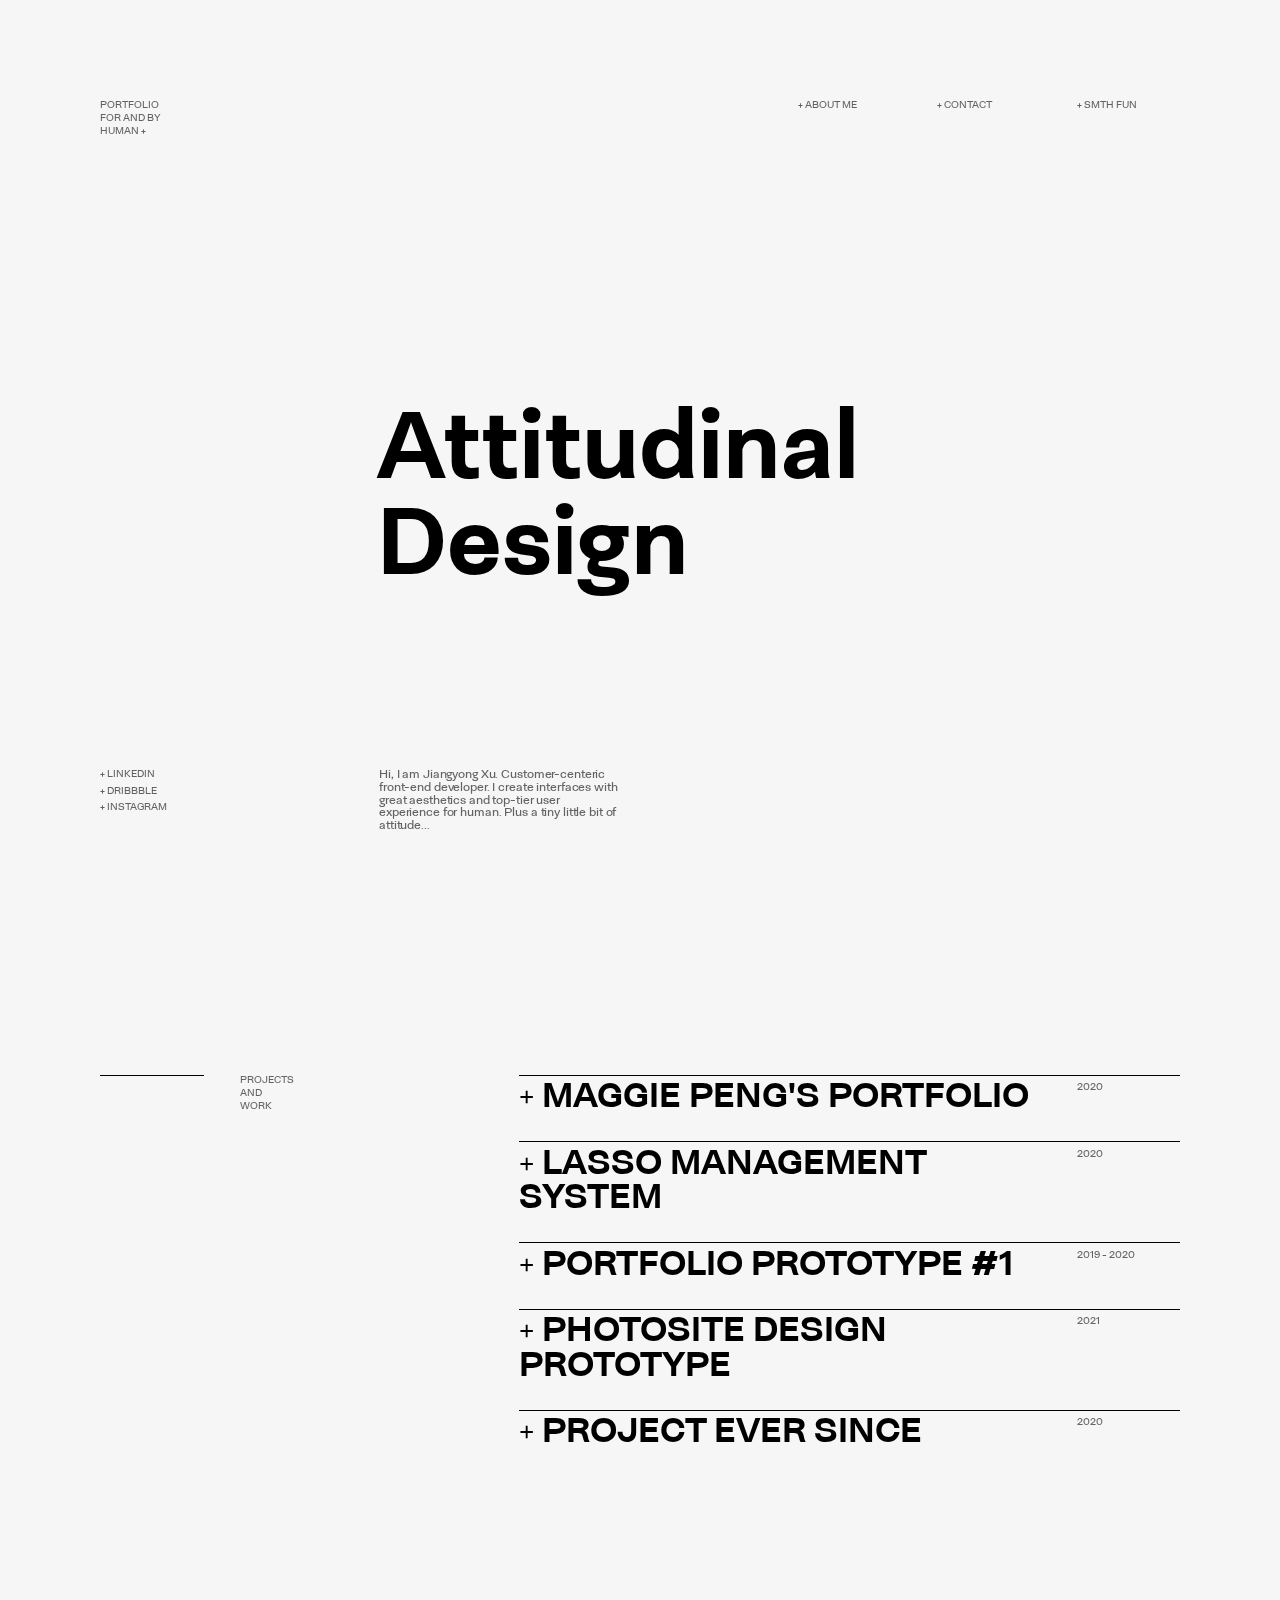
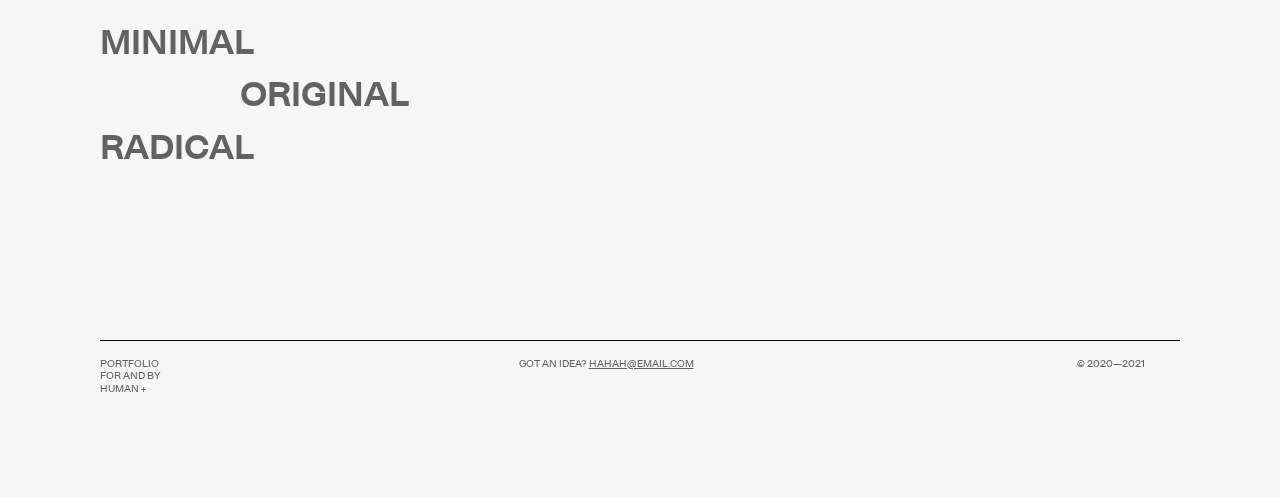
==== commit f26f7303: "changes and maggie page" ====
--- a/index.html
+++ b/index.html
@@ -5,6 +5,7 @@
     <meta name="viewport" content="width=device-width, initial-scale=1.0">
     <title>Portfolio for human</title>
     <link rel="stylesheet" href="./css/index.css">
+    <link rel="stylesheet" href="./css/global.css">
     <link rel="stylesheet" href="./css/raster2.css">
     <link rel="stylesheet" href="./css/locomotive-scroll.css">
 </head>
@@ -60,7 +61,7 @@
                 <div class="divider"></div>
                 <r-grid columns=5>
                     <r-cell span=1-4>
-                        <h2 class="project_title"><span class="plus">+ </span>lasso management system</h2>
+                        <h2 class="project_title"><span class="plus">+ </span>maggie peng's portfolio</h2>
                     </r-cell>
                     <r-cell span=5-5>
                         <h2 class="project_year">2020</h2>
@@ -70,7 +71,7 @@
                 <div class="divider"></div>
                 <r-grid columns=5>
                     <r-cell span=1-4>
-                        <h2 class="project_title"><span class="plus">+ </span>maggie peng's portfolio</h2>
+                        <h2 class="project_title"><span class="plus">+ </span>lasso management system</h2>
                     </r-cell>
                     <r-cell span=5-5>
                         <h2 class="project_year">2020</h2>
@@ -139,6 +140,6 @@
         </r-grid>
     </div>
     <script src="./js/locomotive-scroll.min.js"></script>
-    <script src="./js/index.js"></script>
+    <script src="./js/locomotive.js"></script>
 </body>
 </html>--- a/css/index.css
+++ b/css/index.css
@@ -1,60 +1,3 @@
-@font-face {
-    font-family: "NeogroteskPro";
-    font-weight: 400;
-    src:  url('../fonts/NeogroteskPro-Regular.woff') format('woff');
-}
-  
-@font-face {
-    font-family: "NeogroteskPro";
-    font-weight: 700;
-    src: url('../fonts/NeogroteskPro-Bold.woff') format('woff');
-}
-
-body {
-    font-family: "NeogroteskPro";
-    -webkit-font-smoothing: antialiased;
-    -moz-osx-font-smoothing: grayscale;
-    font-weight: 400;
-    background-color: #f6f6f6;
-    padding: 0px !important;
-}
-
-.wrapper {
-    padding: 100px !important;
-}
-
-h2 {
-    font-family: "NeogroteskPro";
-    -webkit-font-smoothing: antialiased;
-    -moz-osx-font-smoothing: grayscale;
-    font-weight: 700;
-    opacity: 0.6;
-    font-size: 0.8vw !important;
-    line-height: 1.0vw !important;
-    padding: 0 !important;
-    margin: 0 !important;
-    font-weight: 400 !important;
-    text-transform: uppercase;
-    letter-spacing: normal !important;
-}
-
-p {
-    font-size: 0.9vw;
-    line-height: 1.0vw;
-    padding: 0;
-    opacity: 0.6;
-    font-weight: 400;
-}
-
-.heading {
-    height: 15vh;
-    text-transform: uppercase;
-}
-
-.empty {
-    height: 15vh;
-}
-
 .giant {
     font-size: 7.5vw;
     line-height: 7.5vw;
@@ -69,12 +12,6 @@
     height: 15vh;
 }
 
-.divider {
-    height: 1px;
-    width: 100%;
-    background-color: black;
-}
-
 .project_title {
     padding-top: 0.5vw !important;
     opacity: 1;
@@ -82,10 +19,6 @@
     font-size: 2.7vw !important;
     line-height: 2.7vw !important;
     padding-bottom: 0.5vw !important;
-}
-
-.plus {
-    font-weight: 400 !important;
 }
 
 .project_year {
--- a/css/global.css
+++ b/css/global.css
@@ -0,0 +1,75 @@
+@font-face {
+    font-family: "NeogroteskPro";
+    font-weight: 400;
+    src:  url('../fonts/NeogroteskPro-Regular.woff') format('woff');
+}
+  
+@font-face {
+    font-family: "NeogroteskPro";
+    font-weight: 700;
+    src: url('../fonts/NeogroteskPro-Bold.woff') format('woff');
+}
+
+@font-face {
+    font-family: "NeogroteskPro";
+    font-weight: 100;
+    src: url('../fonts/NeogroteskPro-UltLight.woff') format('woff');
+}
+
+body {
+    font-family: "NeogroteskPro";
+    -webkit-font-smoothing: antialiased;
+    -moz-osx-font-smoothing: grayscale;
+    font-weight: 400;
+    background-color: #f6f6f6;
+    padding: 0px !important;
+}
+
+.wrapper {
+    padding: 100px !important;
+}
+
+h2 {
+    font-family: "NeogroteskPro";
+    -webkit-font-smoothing: antialiased;
+    -moz-osx-font-smoothing: grayscale;
+    font-weight: 700;
+    opacity: 0.6;
+    font-size: 0.8vw !important;
+    line-height: 1.0vw !important;
+    padding: 0 !important;
+    margin: 0 !important;
+    font-weight: 400 !important;
+    text-transform: uppercase;
+    letter-spacing: normal !important;
+}
+
+p {
+    font-size: 0.9vw;
+    line-height: 1.0vw;
+    padding: 0;
+    opacity: 0.6;
+    font-weight: 400;
+}
+
+.heading {
+    height: 15vh;
+    text-transform: uppercase;
+}
+
+.empty {
+    height: 15vh;
+}
+
+.divider {
+    border-top: black solid 1px;
+    width: 100%;
+}
+
+.link {
+    margin-bottom: 0.3vw !important;
+}
+
+.plus {
+    font-weight: 100 !important;
+}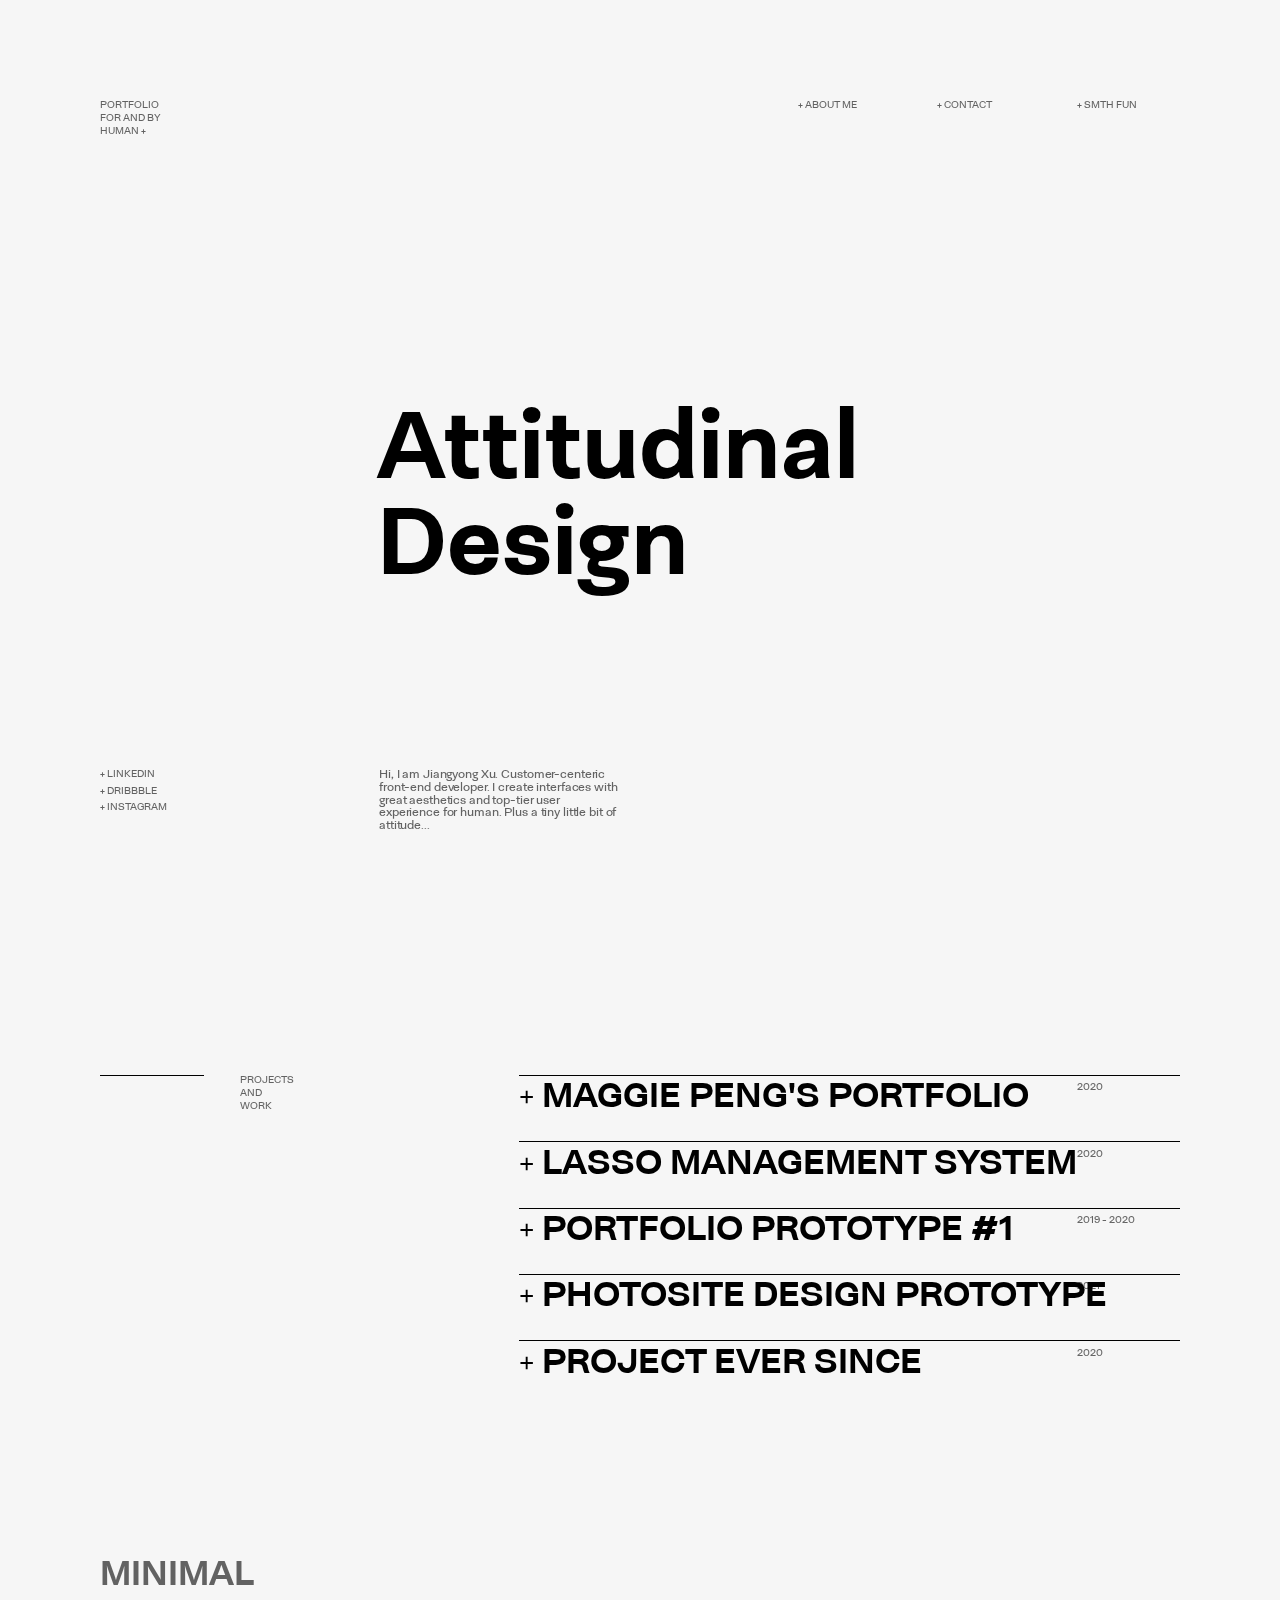
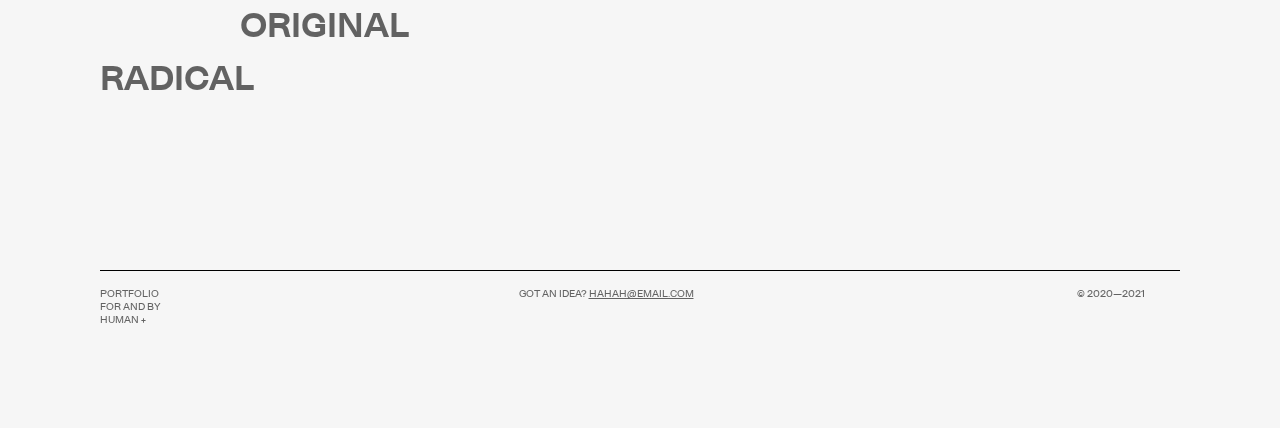
==== commit d6aeb813: "small changes to a tag" ====
--- a/index.html
+++ b/index.html
@@ -13,26 +13,34 @@
     <div data-scroll-container class="wrapper">
         <r-grid columns=8>
             <r-cell span=1>
-                <h2 class="heading">
-                    Portfolio<br>
-                    for and by<br>
-                    human +
-                </h2>
+                <a href="index.html">
+                    <h2 class="heading">
+                        Portfolio<br>
+                        for and by<br>
+                        human +
+                    </h2>
+                </a>
             </r-cell>
             <r-cell span=6-6>
-                <h2 class="heading2">
-                    + About me
-                </h2>
+                <a>
+                    <h2 class="heading2">
+                        + About me
+                    </h2>
+                </a> 
             </r-cell>
             <r-cell span=7-7>
-                <h2 class="heading2">
-                    + Contact
-                </h2>
+                <a>
+                    <h2 class="heading2">
+                        + Contact
+                    </h2>
+                </a>
             </r-cell>
             <r-cell span=8-8>
-                <h2 class="heading2">
-                    + Smth fun
-                </h2>
+                <a>
+                    <h2 class="heading2">
+                        + Smth fun
+                    </h2>
+                </a>
             </r-cell>
             <r-cell span=8 class="empty"></r-cell>
             <r-cell span=3-8>
@@ -42,9 +50,15 @@
             </r-cell>
             <r-cell span=8 class="empty"></r-cell>
             <r-cell span=1 class="bottom_row">
-                <h2 class="link">+ Linkedin</h2>
-                <h2 class="link">+ Dribbble</h2>
-                <h2 class="link">+ Instagram</h2>
+                <a target="_blank" href="https://www.linkedin.com/in/jiangyongxu/">
+                    <h2 class="link">+ Linkedin</h2>
+                </a>
+                <a target="_blank" href="https://dribbble.com/i_am_fine_thx_">
+                    <h2 class="link">+ Dribbble</h2>
+                </a>
+                <a target="_blank" href="https://www.instagram.com/i_am_fine_thx_/">
+                    <h2 class="link">+ Instagram</h2>
+                </a>
             </r-cell>
             <r-cell span=3-4>
                 <p>Hi, I am Jiangyong Xu. Customer-centeric front-end developer. I create 
@@ -61,7 +75,9 @@
                 <div class="divider"></div>
                 <r-grid columns=5>
                     <r-cell span=1-4>
-                        <h2 class="project_title"><span class="plus">+ </span>maggie peng's portfolio</h2>
+                        <a href="pj_maggie.html">
+                            <h2 class="project_title"><span class="plus">+ </span>maggie peng's portfolio</h2>
+                        </a>
                     </r-cell>
                     <r-cell span=5-5>
                         <h2 class="project_year">2020</h2>
@@ -71,7 +87,9 @@
                 <div class="divider"></div>
                 <r-grid columns=5>
                     <r-cell span=1-4>
-                        <h2 class="project_title"><span class="plus">+ </span>lasso management system</h2>
+                        <a>
+                            <h2 class="project_title"><span class="plus">+ </span>lasso management system</h2>
+                        </a>
                     </r-cell>
                     <r-cell span=5-5>
                         <h2 class="project_year">2020</h2>
@@ -81,7 +99,9 @@
                 <div class="divider"></div>
                 <r-grid columns=5>
                     <r-cell span=1-4>
-                        <h2 class="project_title"><span class="plus">+ </span>PORTFOLIO PROTOTYPE #1</h2>
+                        <a>
+                            <h2 class="project_title"><span class="plus">+ </span>PORTFOLIO PROTOTYPE #1</h2>
+                        </a>
                     </r-cell>
                     <r-cell span=5-5>
                         <h2 class="project_year">2019 - 2020</h2>
@@ -91,7 +111,9 @@
                 <div class="divider"></div>
                 <r-grid columns=5>
                     <r-cell span=1-4>
-                        <h2 class="project_title"><span class="plus">+ </span>photosite design prototype</h2>
+                        <a>
+                            <h2 class="project_title"><span class="plus">+ </span>photosite design prototype</h2>
+                        </a>
                     </r-cell>
                     <r-cell span=5-5>
                         <h2 class="project_year">2021</h2>
@@ -101,7 +123,9 @@
                 <div class="divider"></div>
                 <r-grid columns=5>
                     <r-cell span=1-4>
-                        <h2 class="project_title"><span class="plus">+ </span>project ever since</h2>
+                        <a>
+                            <h2 class="project_title"><span class="plus">+ </span>project ever since</h2>
+                        </a>
                     </r-cell>
                     <r-cell span=5-5>
                         <h2 class="project_year">2020</h2>
--- a/css/global.css
+++ b/css/global.css
@@ -27,6 +27,15 @@
 
 .wrapper {
     padding: 100px !important;
+}
+
+a {
+    text-decoration: none !important;
+}
+
+a:hover {
+    color: black !important;
+    cursor: pointer;
 }
 
 h2 {
@@ -72,4 +81,9 @@
 
 .plus {
     font-weight: 100 !important;
+}
+
+.redirect {
+    font-weight: 700 !important;
+    opacity: 1 !important;
 }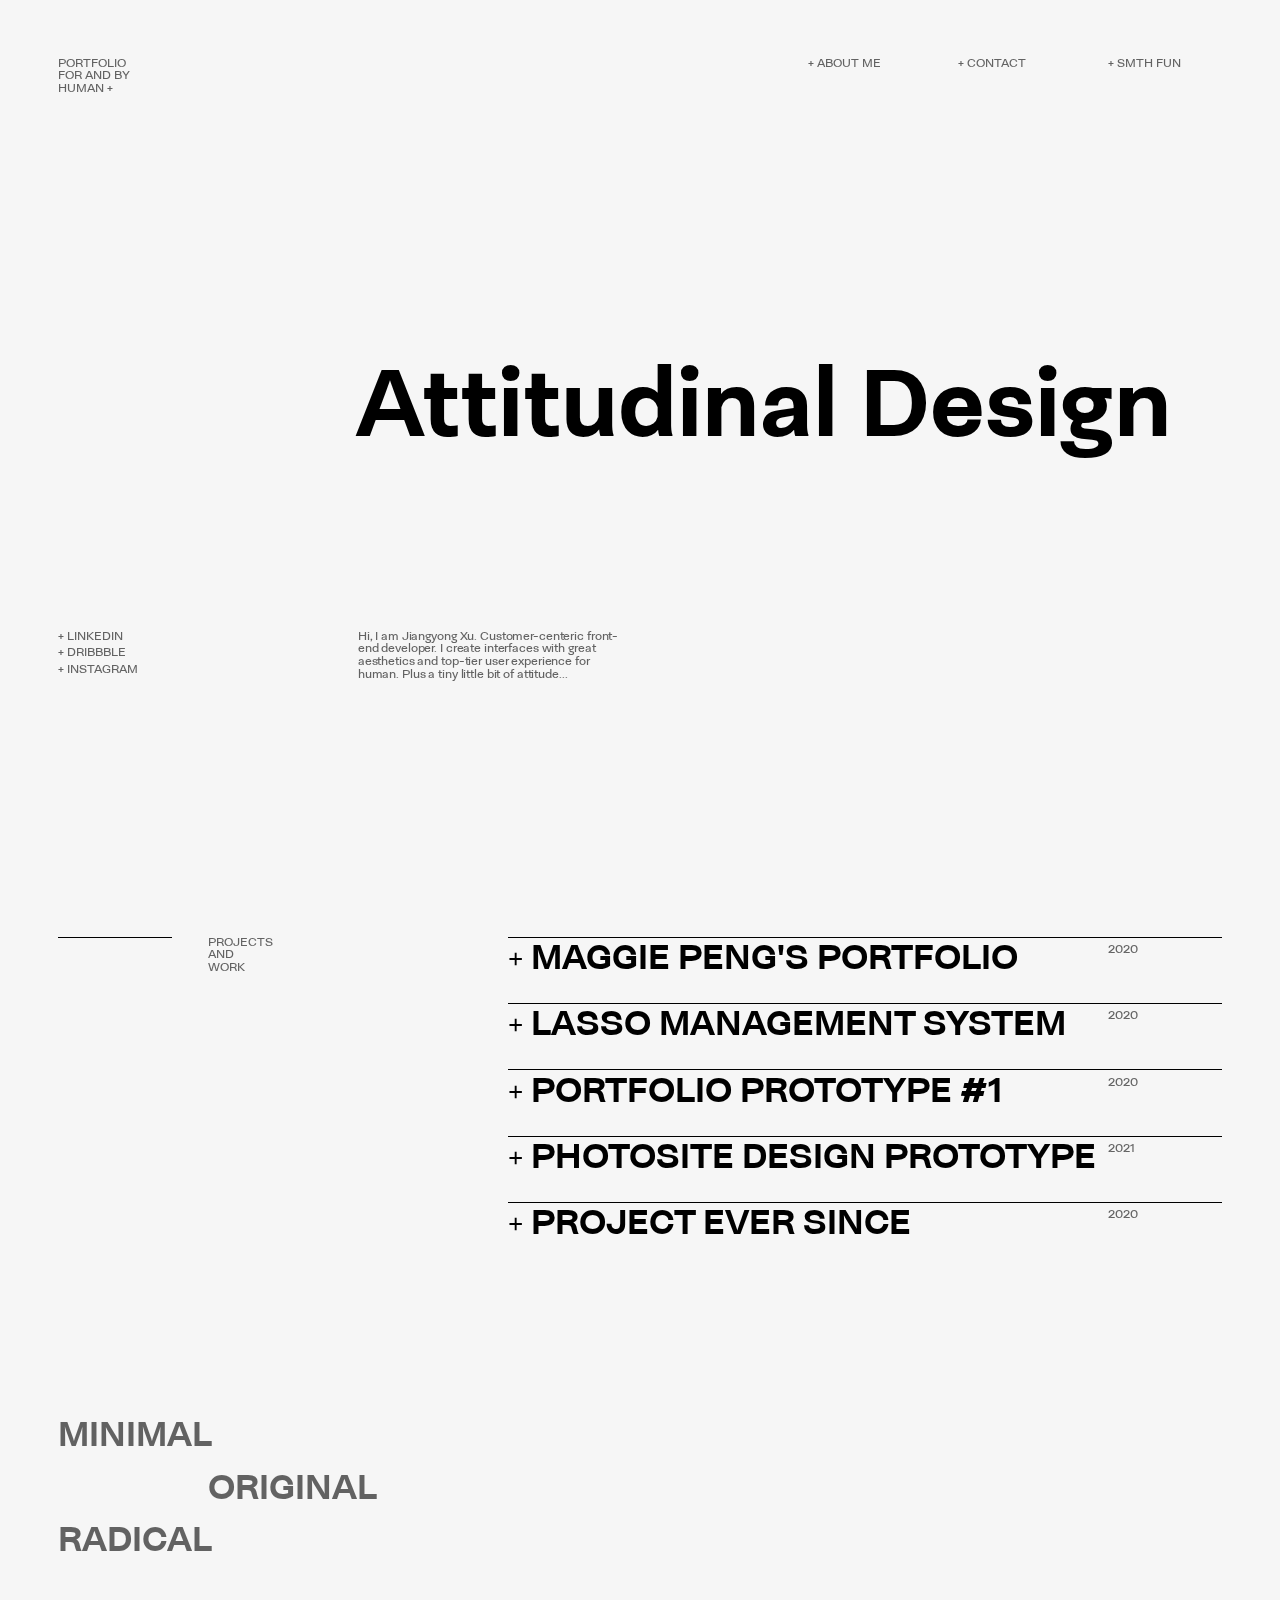
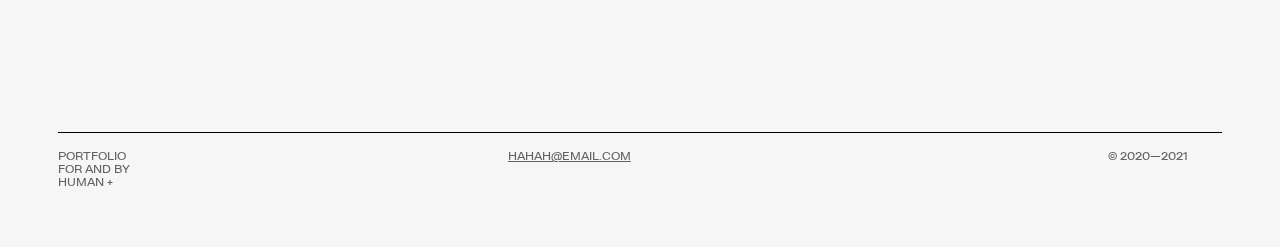
==== commit 2058c7f6: "added responsiveness for homepage" ====
--- a/index.html
+++ b/index.html
@@ -12,7 +12,7 @@
 <body>
     <div data-scroll-container class="wrapper">
         <r-grid columns=8>
-            <r-cell span=1>
+            <r-cell span=1 span-s=1-4>
                 <a href="index.html">
                     <h2 class="heading">
                         Portfolio<br>
@@ -21,21 +21,21 @@
                     </h2>
                 </a>
             </r-cell>
-            <r-cell span=6-6>
+            <r-cell span=6-6 span-s=1 class="hidden-s">
                 <a>
                     <h2 class="heading2">
                         + About me
                     </h2>
                 </a> 
             </r-cell>
-            <r-cell span=7-7>
+            <r-cell span=1 class="hidden-s">
                 <a>
                     <h2 class="heading2">
                         + Contact
                     </h2>
                 </a>
             </r-cell>
-            <r-cell span=8-8>
+            <r-cell span=1 class="hidden-s">
                 <a>
                     <h2 class="heading2">
                         + Smth fun
@@ -43,13 +43,13 @@
                 </a>
             </r-cell>
             <r-cell span=8 class="empty"></r-cell>
-            <r-cell span=3-8>
+            <r-cell span=3-8 span-s=1..>
                 <h1 class="giant">
                     Attitudinal Design
                 </h1>
             </r-cell>
             <r-cell span=8 class="empty"></r-cell>
-            <r-cell span=1 class="bottom_row">
+            <r-cell span=1 class="bottom_row hidden-s">
                 <a target="_blank" href="https://www.linkedin.com/in/jiangyongxu/">
                     <h2 class="link">+ Linkedin</h2>
                 </a>
@@ -60,21 +60,21 @@
                     <h2 class="link">+ Instagram</h2>
                 </a>
             </r-cell>
-            <r-cell span=3-4>
+            <r-cell span=3-4 span-s=1-8>
                 <p>Hi, I am Jiangyong Xu. Customer-centeric front-end developer. I create 
                     interfaces with great aesthetics and top-tier user experience for human. Plus a tiny little bit of attitude...</p>
             </r-cell>
             <r-cell span=8 class="empty"></r-cell>
 
-            <div class="divider"></div>
+            <div class="divider hidden-s"></div>
             
-            <r-cell span=2-2 class="section_title">
+            <r-cell span=2-2 class="section_title hidden-s">
                 <h2>Projects<br>And<br>Work</h2>
             </r-cell>
-            <r-cell span=4-8 class="project-list">
+            <r-cell span=4-8 class="project-list" span-s=1..>
                 <div class="divider"></div>
                 <r-grid columns=5>
-                    <r-cell span=1-4>
+                    <r-cell span=1-4 span-s=1-5>
                         <a href="pj_maggie.html">
                             <h2 class="project_title"><span class="plus">+ </span>maggie peng's portfolio</h2>
                         </a>
@@ -86,8 +86,8 @@
 
                 <div class="divider"></div>
                 <r-grid columns=5>
-                    <r-cell span=1-4>
-                        <a>
+                    <r-cell span=1-4 span-s=1-5>
+                        <a href="pj_lasso.html">
                             <h2 class="project_title"><span class="plus">+ </span>lasso management system</h2>
                         </a>
                     </r-cell>
@@ -98,19 +98,19 @@
 
                 <div class="divider"></div>
                 <r-grid columns=5>
-                    <r-cell span=1-4>
+                    <r-cell span=1-4 span-s=1-5>
                         <a>
                             <h2 class="project_title"><span class="plus">+ </span>PORTFOLIO PROTOTYPE #1</h2>
                         </a>
                     </r-cell>
                     <r-cell span=5-5>
-                        <h2 class="project_year">2019 - 2020</h2>
+                        <h2 class="project_year">2020</h2>
                     </r-cell>
                 </r-grid>
 
                 <div class="divider"></div>
                 <r-grid columns=5>
-                    <r-cell span=1-4>
+                    <r-cell span=1-4 span-s=1-5>
                         <a>
                             <h2 class="project_title"><span class="plus">+ </span>photosite design prototype</h2>
                         </a>
@@ -122,7 +122,7 @@
 
                 <div class="divider"></div>
                 <r-grid columns=5>
-                    <r-cell span=1-4>
+                    <r-cell span=1-4 span-s=1-5>
                         <a>
                             <h2 class="project_title"><span class="plus">+ </span>project ever since</h2>
                         </a>
@@ -136,27 +136,28 @@
             <r-cell span=1..>
                 <h2 class="deco_title">minimal</h2>
             </r-cell>
-            <r-cell span=2..>
+            <r-cell span=2.. span-s=3..>
                 <h2 class="deco_title">original</h2>
             </r-cell>
             <r-cell span=1..>
                 <h2 class="deco_title">radical</h2>
             </r-cell>
             <r-cell span=8 class="empty"></r-cell>
+            
             <r-cell span=8 class="divider"></r-cell>
-            <r-cell span=1>
+            <r-cell span=1 class="hidden-s">
                 <h2 class="footer">
                     Portfolio<br>
                     for and by<br>
                     human +
                 </h2>
             </r-cell>
-            <r-cell span=4-5>
+            <r-cell span=4-5 span-s=1-4>
                 <h2 class="footer">
-                    got an idea? <span class="footer_email">hahah@email.com</span>
+                    <span class="footer_email">hahah@email.com</span>
                 </h2>
             </r-cell>
-            <r-cell span=8-8>
+            <r-cell span=8-8 span-s=6-8>
                 <h2 class="">
                     © 2020—2021
                 </h2>
--- a/css/index.css
+++ b/css/index.css
@@ -33,4 +33,22 @@
 
 .footer_email {
     text-decoration: underline;
+}
+
+@media only screen and (max-width: 600px) {
+    .giant {
+        font-size: 13vw !important;
+        line-height: 13vw !important;
+    }
+
+    .project_title {
+        padding-top: 2vw !important;
+        font-size: 5vw !important;
+        line-height: 5.2vw !important;
+    }
+
+    .deco_title {
+        font-size: 5vw !important;
+        line-height: 5.2vw !important;
+    }
 }--- a/css/global.css
+++ b/css/global.css
@@ -44,7 +44,7 @@
     -moz-osx-font-smoothing: grayscale;
     font-weight: 700;
     opacity: 0.6;
-    font-size: 0.8vw !important;
+    font-size: 0.9vw !important;
     line-height: 1.0vw !important;
     padding: 0 !important;
     margin: 0 !important;
@@ -86,4 +86,38 @@
 .redirect {
     font-weight: 700 !important;
     opacity: 1 !important;
-}+}
+
+@media only screen and (max-width: 1440px) {
+    .wrapper {
+        padding: 4.5vw 4.5vw !important;
+    }
+}
+
+@media only screen and (max-width: 600px) {
+    h2 {
+        font-size: 3.5vw !important;
+        line-height: 3.7vw !important;
+    }
+
+    p {
+        font-size: 5vw;
+        line-height: 5.2vw;
+    }
+
+    .heading {
+        height: 10vh;
+    }
+
+    .hidden-s {
+        display: none;
+    }
+
+    .wrapper {
+        padding: 4.5vw 4.5vw !important;
+    }
+
+    .empty {
+        height: 10vh;
+    }
+  }
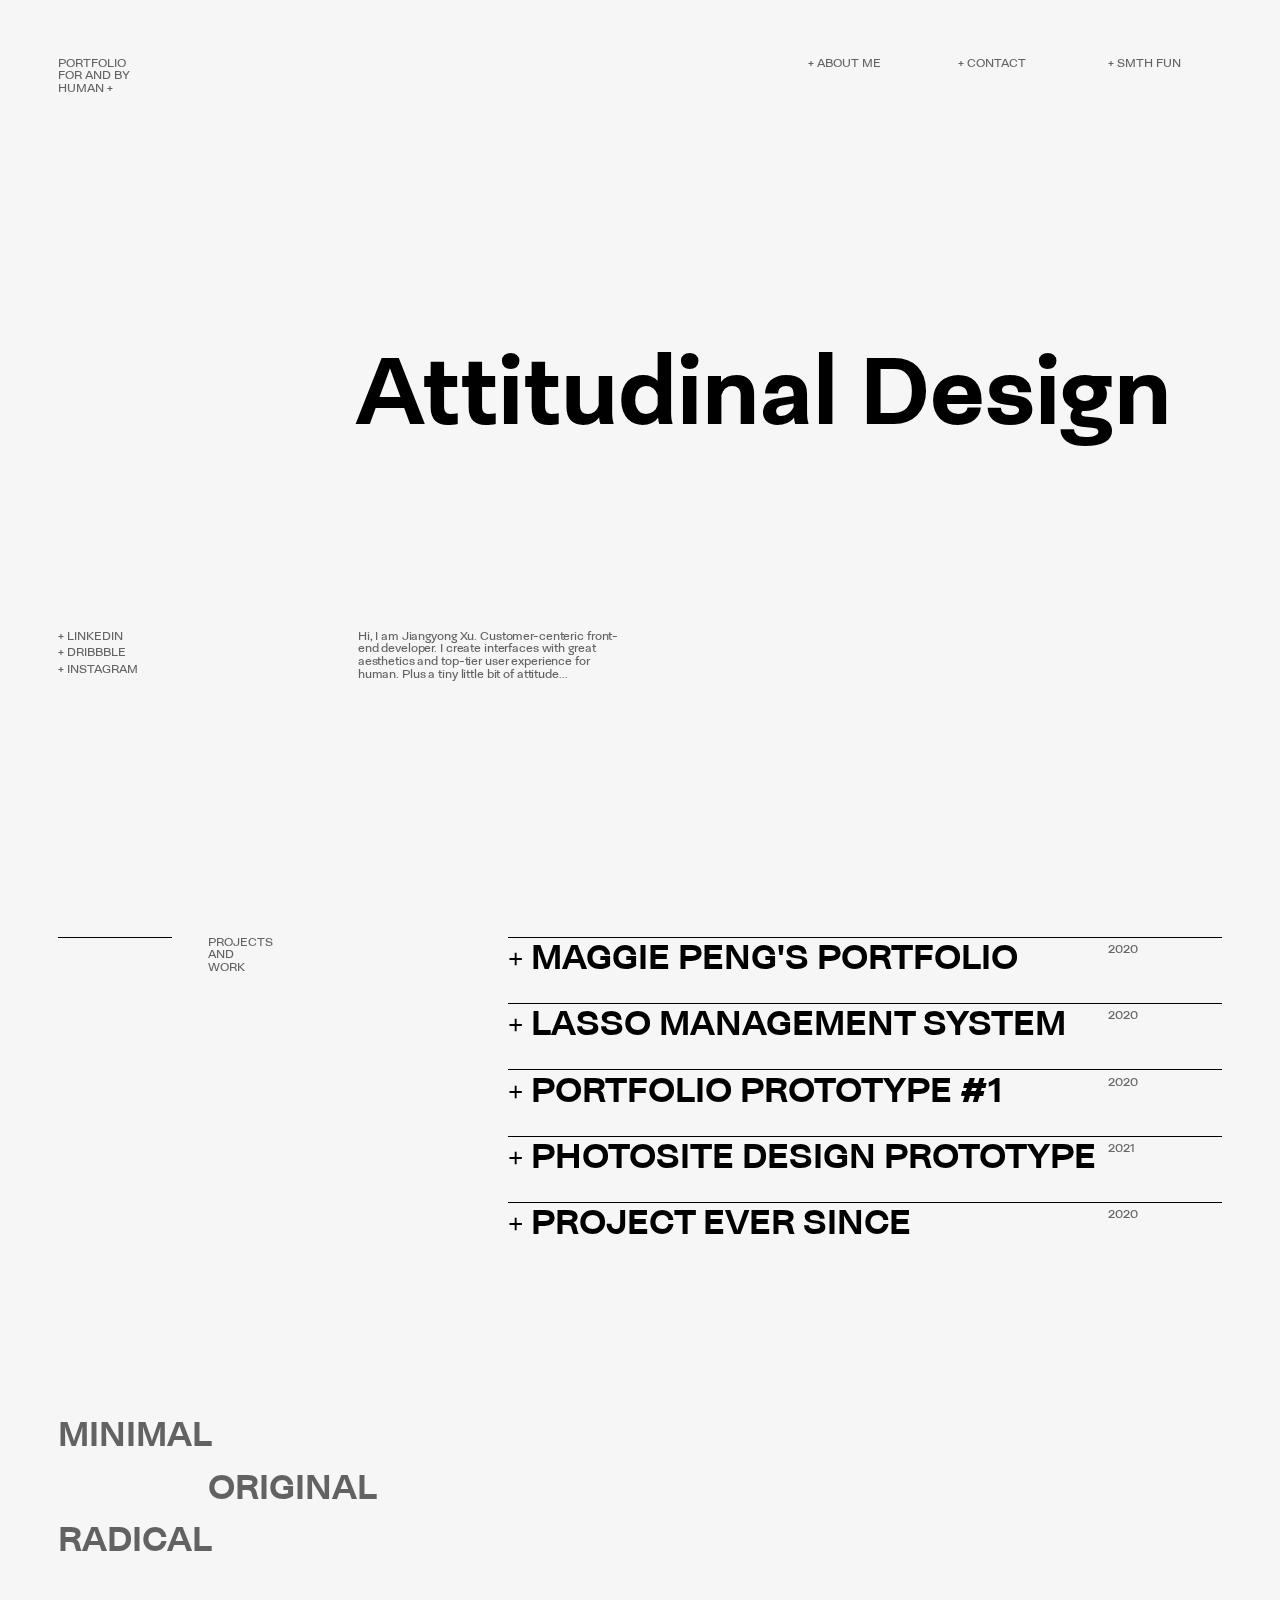
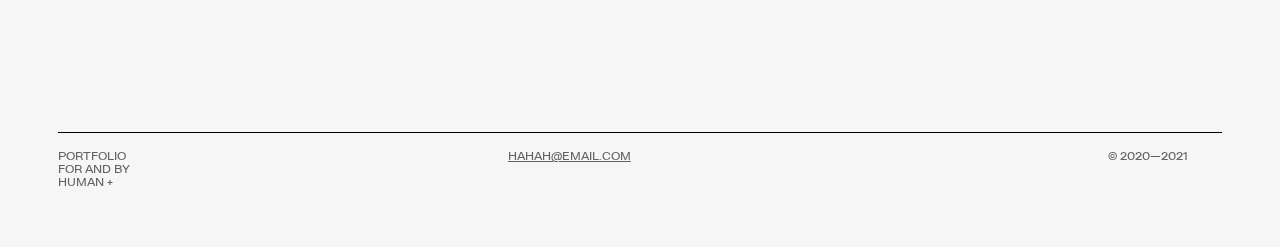
==== commit e2aa382b: "tweaks on index micro interact" ====
--- a/index.html
+++ b/index.html
@@ -43,7 +43,7 @@
                 </a>
             </r-cell>
             <r-cell span=8 class="empty"></r-cell>
-            <r-cell span=3-8 span-s=1..>
+            <r-cell data-scroll data-scroll-speed="3" span=3-8 span-s=1..>
                 <h1 class="giant">
                     Attitudinal Design
                 </h1>
@@ -66,9 +66,9 @@
             </r-cell>
             <r-cell span=8 class="empty"></r-cell>
 
-            <div class="divider hidden-s"></div>
+            <div data-scroll data-scroll-speed="2" class="divider hidden-s"></div>
             
-            <r-cell span=2-2 class="section_title hidden-s">
+            <r-cell data-scroll data-scroll-speed="2" span=2-2 class="section_title hidden-s">
                 <h2>Projects<br>And<br>Work</h2>
             </r-cell>
             <r-cell span=4-8 class="project-list" span-s=1..>
